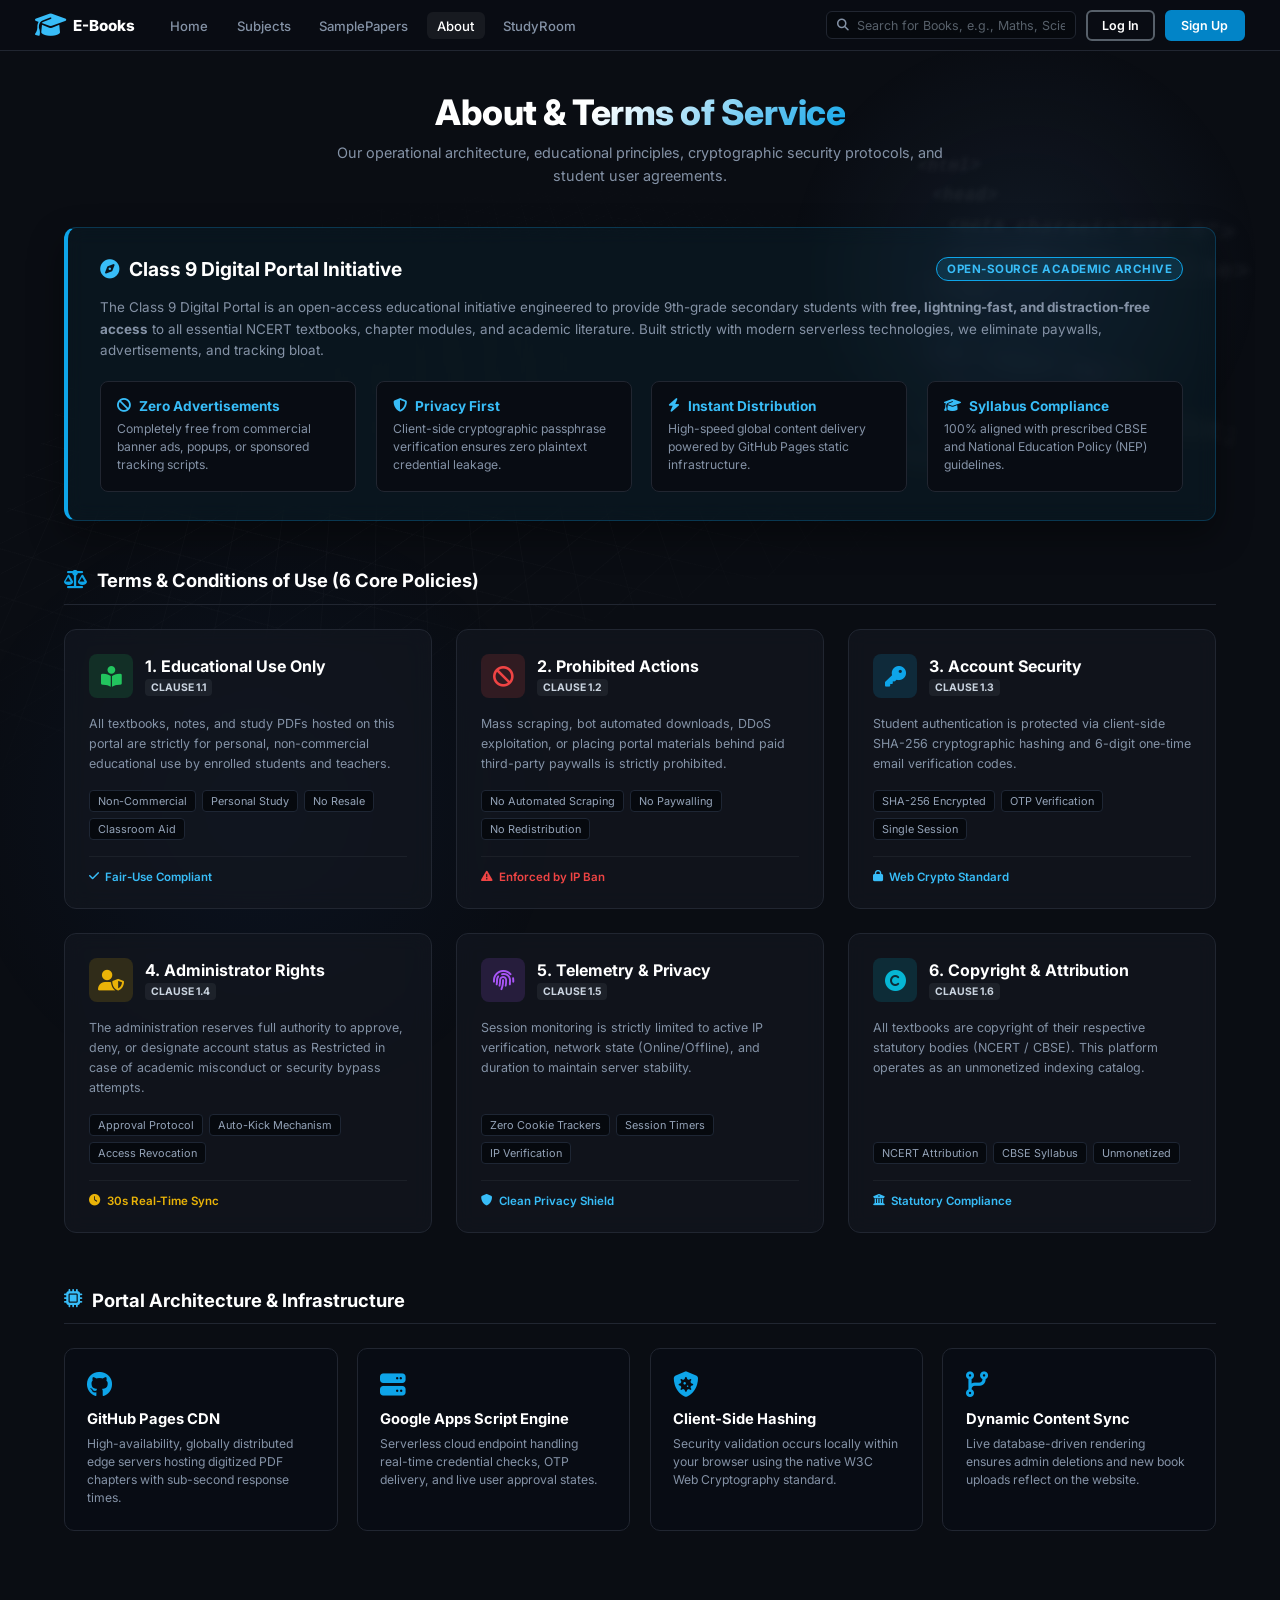
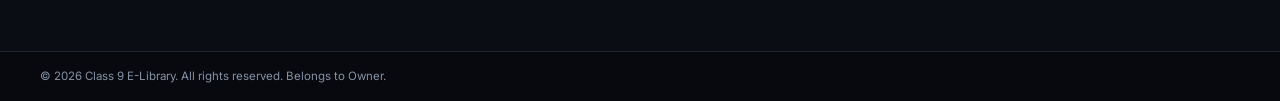
==== about.html @ ac5b77b0 "Secure Upload" ====
<!DOCTYPE html>
<html lang="en">
<head>
    <meta charset="UTF-8">
    <meta name="viewport" content="width=device-width, initial-scale=1.0">
    <title>About & Terms | Class 9 Digital Portal</title>
    <link rel="icon" type="image/svg+xml" href="https://api.iconify.design/simple-icons:github.svg?color=%23ffffff">
    <link rel="stylesheet" href="style.css">
    <!-- Font Awesome Icons -->
    <link rel="stylesheet" href="https://cdnjs.cloudflare.com/ajax/libs/font-awesome/6.4.0/css/all.min.css">
    <!-- Google Font -->
    <link href="https://fonts.googleapis.com/css2?family=Inter:wght@400;500;600;700;800&display=swap" rel="stylesheet">
    
    <style>
        /* ================================================== */
        /* ABOUT & TERMS BENTO-DASHBOARD STYLING             */
        /* ================================================== */
        .about-container {
            max-width: 1200px;
            margin: 0 auto;
            padding: 2.5rem 1.5rem 5rem;
            position: relative;
            z-index: 10;
        }

        .about-hero {
            text-align: center;
            margin-bottom: 2.5rem;
        }

        .about-hero h1 {
            font-size: 2.2rem;
            font-weight: 800;
            margin-bottom: 0.5rem;
            background: linear-gradient(135deg, #ffffff 40%, var(--btn-blue-accent) 100%);
            background-clip: text;
            -webkit-text-fill-color: transparent;
            letter-spacing: -0.5px;
        }

        .about-hero p {
            color: var(--text-muted);
            font-size: 0.9rem;
            max-width: 650px;
            margin: 0 auto;
            line-height: 1.6;
        }

        /* Overview Mission Banner */
        .mission-banner {
            background: rgba(14, 165, 233, 0.05);
            border: 1px solid rgba(14, 165, 233, 0.25);
            border-left: 4px solid var(--btn-blue-accent);
            border-radius: 12px;
            padding: 1.8rem 2rem;
            margin-bottom: 3rem;
            box-shadow: 0 15px 35px rgba(0, 0, 0, 0.4);
            backdrop-filter: blur(10px);
        }

        .mission-header {
            display: flex;
            align-items: center;
            justify-content: space-between;
            flex-wrap: wrap;
            gap: 10px;
            margin-bottom: 1rem;
        }

        .mission-header h2 {
            font-size: 1.2rem;
            font-weight: 700;
            color: #fff;
            display: flex;
            align-items: center;
            gap: 10px;
        }

        .platform-tag {
            background: rgba(14, 165, 233, 0.15);
            border: 1px solid var(--btn-blue-accent);
            color: #38bdf8;
            font-size: 0.72rem;
            font-weight: 700;
            padding: 4px 10px;
            border-radius: 20px;
            letter-spacing: 0.5px;
        }

        .mission-grid {
            display: grid;
            grid-template-columns: repeat(auto-fit, minmax(240px, 1fr));
            gap: 1.2rem;
            margin-top: 1.2rem;
        }

        .mission-item {
            background: #080c13;
            border: 1px solid var(--card-border);
            border-radius: 8px;
            padding: 1rem;
        }

        .mission-item h4 {
            color: #38bdf8;
            font-size: 0.85rem;
            margin-bottom: 6px;
            display: flex;
            align-items: center;
            gap: 8px;
        }

        .mission-item p {
            color: var(--text-muted);
            font-size: 0.76rem;
            line-height: 1.5;
            margin: 0;
        }

        /* Section Header */
        .section-header {
            display: flex;
            justify-content: space-between;
            align-items: center;
            margin-bottom: 1.5rem;
            border-bottom: 1px solid var(--card-border);
            padding-bottom: 0.8rem;
        }

        .section-header h3 {
            color: #fff;
            font-size: 1.15rem;
            font-weight: 700;
            display: flex;
            align-items: center;
            gap: 10px;
        }

        /* Bento Grid for Terms & Policies */
        .terms-bento-grid {
            display: grid;
            grid-template-columns: repeat(auto-fill, minmax(340px, 1fr));
            gap: 1.5rem;
            margin-bottom: 3.5rem;
        }

        .term-card {
            background-color: rgba(19, 23, 32, 0.7);
            border: 1px solid var(--card-border);
            border-radius: 12px;
            padding: 1.5rem;
            display: flex;
            flex-direction: column;
            gap: 1rem;
            transition: all 0.25s cubic-bezier(0.16, 1, 0.3, 1);
            backdrop-filter: blur(10px);
            position: relative;
            overflow: hidden;
        }

        .term-card:hover {
            border-color: rgba(56, 189, 248, 0.4);
            transform: translateY(-3px);
            box-shadow: 0 15px 30px rgba(0, 0, 0, 0.5), inset 0 0 20px rgba(56, 189, 248, 0.03);
        }

        .term-header-bar {
            display: flex;
            align-items: flex-start;
            justify-content: space-between;
            gap: 10px;
        }

        .term-icon-box {
            width: 44px;
            height: 44px;
            border-radius: 8px;
            display: flex;
            align-items: center;
            justify-content: center;
            font-size: 1.3rem;
            flex-shrink: 0;
        }

        .term-title-box h4 {
            color: #fff;
            font-size: 1rem;
            font-weight: 700;
            margin-bottom: 2px;
        }

        .term-section-badge {
            font-size: 0.65rem;
            font-weight: 700;
            padding: 2px 6px;
            border-radius: 4px;
            color: #cbd5e1;
            background: rgba(255, 255, 255, 0.06);
            display: inline-block;
        }

        .term-desc {
            color: var(--text-muted);
            font-size: 0.78rem;
            line-height: 1.6;
            margin: 0;
        }

        /* Clauses & Guidelines Pills */
        .clauses-wrap {
            display: flex;
            flex-wrap: wrap;
            gap: 6px;
            margin-top: auto;
        }

        .clause-pill {
            background: #06090e;
            border: 1px solid #1e2634;
            color: #94a3b8;
            font-size: 0.68rem;
            padding: 3px 8px;
            border-radius: 4px;
        }

        .term-footer {
            border-top: 1px solid rgba(255, 255, 255, 0.05);
            padding-top: 0.8rem;
            display: flex;
            align-items: center;
            justify-content: space-between;
        }

        .term-compliance {
            color: #38bdf8;
            font-size: 0.72rem;
            font-weight: 600;
            display: flex;
            align-items: center;
            gap: 6px;
        }

        /* Architecture Tech Hub */
        .tech-hub-grid {
            display: grid;
            grid-template-columns: repeat(auto-fit, minmax(260px, 1fr));
            gap: 1.2rem;
            margin-bottom: 2.5rem;
        }

        .tech-box {
            background: #080c14;
            border: 1px solid var(--card-border);
            border-radius: 10px;
            padding: 1.4rem;
            transition: 0.2s ease;
        }

        .tech-box:hover {
            border-color: var(--btn-blue-accent);
            transform: translateY(-2px);
        }

        .tech-box i {
            font-size: 1.6rem;
            color: var(--btn-blue-accent);
            margin-bottom: 0.8rem;
            display: block;
        }

        .tech-box h4 {
            color: #fff;
            font-size: 0.92rem;
            margin-bottom: 0.4rem;
        }

        .tech-box p {
            color: var(--text-muted);
            font-size: 0.76rem;
            line-height: 1.5;
            margin: 0;
        }

        @media (max-width: 800px) {
            .terms-bento-grid { grid-template-columns: 1fr; }
            .mission-banner { padding: 1.4rem; }
        }
    </style>
</head>
<body>
    <!-- Toast Notifications Container -->
    <div id="toast-container" class="toast-container"></div>

    <!-- Background Effects -->
    <div class="bg-hex-grid"></div>
    <div class="bg-glow-bottom"></div>
    <div class="bg-glow-top"></div>
    <div class="bg-watermark">
        &lt;html&gt;<br>
        &nbsp;&nbsp;&lt;head&gt;<br>
        &nbsp;&nbsp;&nbsp;&nbsp;&lt;meta charset="UTF-8"&gt;<br>
        &nbsp;&nbsp;&nbsp;&nbsp;&lt;title&gt;Main App&lt;/title&gt;<br>
        &nbsp;&nbsp;&lt;/head&gt;<br>
        &nbsp;&nbsp;&lt;body&gt;<br>
        &nbsp;&nbsp;&nbsp;&nbsp;&lt;div class="dev"&gt;<br>
        &nbsp;&nbsp;&nbsp;&nbsp;&nbsp;&nbsp;If Init. True: Mount;<br>
        &nbsp;&nbsp;&nbsp;&nbsp;&lt;/div&gt;<br>
        &lt;/html&gt;
    </div>

    <!-- Navigation -->
    <nav class="navbar">
        <div class="nav-left">
            <div class="logo">
                <i class="fa-solid fa-graduation-cap" style="color: #38bdf8; font-size: 25px;"></i>
                <span>E-Books</span>
            </div>
            <ul class="nav-links">
                <li><a href="index.html">Home</a></li>
                <li><a href="subjects.html">Subjects</a></li>
                <li><a href="sample.html">SamplePapers</a></li>
                <li><a href="about.html" class="active">About</a></li>
                <li><a href="https://learntopper.in">StudyRoom</a></li>
            </ul>
        </div>
        
        <div class="nav-right">
            <div class="search-box">
                <i class="fa-solid fa-search"></i>
                <input type="text" placeholder="Search for Books, e.g., Maths, Science">
            </div>
            <button class="btn btn-blue" onclick="window.location.href='login.html'">Log In</button>
            <button class="btn btn-signup" onclick="window.location.href='signup.html'">Sign Up</button>
        </div>
    </nav>

    <main class="about-container">
        
        <!-- Hero Header -->
        <header class="about-hero">
            <h1>About & Terms of Service</h1>
            <p>Our operational architecture, educational principles, cryptographic security protocols, and student user agreements.</p>
        </header>

        <!-- 1. PLATFORM VISION & MISSION BANNER -->
        <section class="mission-banner">
            <div class="mission-header">
                <h2><i class="fa-solid fa-compass" style="color: #38bdf8;"></i> Class 9 Digital Portal Initiative</h2>
                <span class="platform-tag">OPEN-SOURCE ACADEMIC ARCHIVE</span>
            </div>
            <p style="color: var(--text-muted); font-size: 0.84rem; line-height: 1.6; margin: 0;">
                The Class 9 Digital Portal is an open-access educational initiative engineered to provide 9th-grade secondary students with <strong>free, lightning-fast, and distraction-free access</strong> to all essential NCERT textbooks, chapter modules, and academic literature. Built strictly with modern serverless technologies, we eliminate paywalls, advertisements, and tracking bloat.
            </p>

            <div class="mission-grid">
                <div class="mission-item">
                    <h4><i class="fa-solid fa-ban"></i> Zero Advertisements</h4>
                    <p>Completely free from commercial banner ads, popups, or sponsored tracking scripts.</p>
                </div>
                <div class="mission-item">
                    <h4><i class="fa-solid fa-shield-halved"></i> Privacy First</h4>
                    <p>Client-side cryptographic passphrase verification ensures zero plaintext credential leakage.</p>
                </div>
                <div class="mission-item">
                    <h4><i class="fa-solid fa-bolt"></i> Instant Distribution</h4>
                    <p>High-speed global content delivery powered by GitHub Pages static infrastructure.</p>
                </div>
                <div class="mission-item">
                    <h4><i class="fa-solid fa-graduation-cap"></i> Syllabus Compliance</h4>
                    <p>100% aligned with prescribed CBSE and National Education Policy (NEP) guidelines.</p>
                </div>
            </div>
        </section>

        <!-- 2. TERMS AND CONDITIONS DIRECTORY (BENTO CARDS) -->
        <div class="section-header">
            <h3><i class="fa-solid fa-scale-balanced" style="color: var(--btn-blue-accent);"></i> Terms & Conditions of Use (6 Core Policies)</h3>
        </div>

        <div class="terms-bento-grid">

            <!-- 1. ACCEPTABLE EDUCATIONAL USE -->
            <div class="term-card">
                <div class="term-header-bar">
                    <div style="display: flex; gap: 12px; align-items: center;">
                        <div class="term-icon-box" style="background: rgba(34, 197, 94, 0.15); color: #22c55e;">
                            <i class="fa-solid fa-book-reader"></i>
                        </div>
                        <div class="term-title-box">
                            <h4>1. Educational Use Only</h4>
                            <span class="term-section-badge">CLAUSE 1.1</span>
                        </div>
                    </div>
                </div>
                <p class="term-desc">All textbooks, notes, and study PDFs hosted on this portal are strictly for personal, non-commercial educational use by enrolled students and teachers.</p>
                <div class="clauses-wrap">
                    <span class="clause-pill">Non-Commercial</span>
                    <span class="clause-pill">Personal Study</span>
                    <span class="clause-pill">No Resale</span>
                    <span class="clause-pill">Classroom Aid</span>
                </div>
                <div class="term-footer">
                    <span class="term-compliance"><i class="fa-solid fa-check"></i> Fair-Use Compliant</span>
                </div>
            </div>

            <!-- 2. PROHIBITED ACTIONS & SCRAPING -->
            <div class="term-card">
                <div class="term-header-bar">
                    <div style="display: flex; gap: 12px; align-items: center;">
                        <div class="term-icon-box" style="background: rgba(239, 68, 68, 0.15); color: #ef4444;">
                            <i class="fa-solid fa-ban"></i>
                        </div>
                        <div class="term-title-box">
                            <h4>2. Prohibited Actions</h4>
                            <span class="term-section-badge">CLAUSE 1.2</span>
                        </div>
                    </div>
                </div>
                <p class="term-desc">Mass scraping, bot automated downloads, DDoS exploitation, or placing portal materials behind paid third-party paywalls is strictly prohibited.</p>
                <div class="clauses-wrap">
                    <span class="clause-pill">No Automated Scraping</span>
                    <span class="clause-pill">No Paywalling</span>
                    <span class="clause-pill">No Redistribution</span>
                </div>
                <div class="term-footer">
                    <span class="term-compliance" style="color: #ef4444;"><i class="fa-solid fa-triangle-exclamation"></i> Enforced by IP Ban</span>
                </div>
            </div>

            <!-- 3. CRYPTOGRAPHIC SECURITY & ACCOUNTS -->
            <div class="term-card">
                <div class="term-header-bar">
                    <div style="display: flex; gap: 12px; align-items: center;">
                        <div class="term-icon-box" style="background: rgba(14, 165, 233, 0.15); color: #0ea5e9;">
                            <i class="fa-solid fa-key"></i>
                        </div>
                        <div class="term-title-box">
                            <h4>3. Account Security</h4>
                            <span class="term-section-badge">CLAUSE 1.3</span>
                        </div>
                    </div>
                </div>
                <p class="term-desc">Student authentication is protected via client-side SHA-256 cryptographic hashing and 6-digit one-time email verification codes.</p>
                <div class="clauses-wrap">
                    <span class="clause-pill">SHA-256 Encrypted</span>
                    <span class="clause-pill">OTP Verification</span>
                    <span class="clause-pill">Single Session</span>
                </div>
                <div class="term-footer">
                    <span class="term-compliance"><i class="fa-solid fa-lock"></i> Web Crypto Standard</span>
                </div>
            </div>

            <!-- 4. ADMIN AUTHORITY & RESTRICTIONS -->
            <div class="term-card">
                <div class="term-header-bar">
                    <div style="display: flex; gap: 12px; align-items: center;">
                        <div class="term-icon-box" style="background: rgba(234, 179, 8, 0.15); color: #eab308;">
                            <i class="fa-solid fa-user-shield"></i>
                        </div>
                        <div class="term-title-box">
                            <h4>4. Administrator Rights</h4>
                            <span class="term-section-badge">CLAUSE 1.4</span>
                        </div>
                    </div>
                </div>
                <p class="term-desc">The administration reserves full authority to approve, deny, or designate account status as <code>Restricted</code> in case of academic misconduct or security bypass attempts.</p>
                <div class="clauses-wrap">
                    <span class="clause-pill">Approval Protocol</span>
                    <span class="clause-pill">Auto-Kick Mechanism</span>
                    <span class="clause-pill">Access Revocation</span>
                </div>
                <div class="term-footer">
                    <span class="term-compliance" style="color: #eab308;"><i class="fa-solid fa-clock"></i> 30s Real-Time Sync</span>
                </div>
            </div>

            <!-- 5. TELEMETRY & PRIVACY STANDARDS -->
            <div class="term-card">
                <div class="term-header-bar">
                    <div style="display: flex; gap: 12px; align-items: center;">
                        <div class="term-icon-box" style="background: rgba(168, 85, 247, 0.15); color: #a855f7;">
                            <i class="fa-solid fa-fingerprint"></i>
                        </div>
                        <div class="term-title-box">
                            <h4>5. Telemetry & Privacy</h4>
                            <span class="term-section-badge">CLAUSE 1.5</span>
                        </div>
                    </div>
                </div>
                <p class="term-desc">Session monitoring is strictly limited to active IP verification, network state (Online/Offline), and duration to maintain server stability.</p>
                <div class="clauses-wrap">
                    <span class="clause-pill">Zero Cookie Trackers</span>
                    <span class="clause-pill">Session Timers</span>
                    <span class="clause-pill">IP Verification</span>
                </div>
                <div class="term-footer">
                    <span class="term-compliance"><i class="fa-solid fa-shield"></i> Clean Privacy Shield</span>
                </div>
            </div>

            <!-- 6. INTELLECTUAL PROPERTY & FAIR USE -->
            <div class="term-card">
                <div class="term-header-bar">
                    <div style="display: flex; gap: 12px; align-items: center;">
                        <div class="term-icon-box" style="background: rgba(6, 182, 212, 0.15); color: #06b6d4;">
                            <i class="fa-solid fa-copyright"></i>
                        </div>
                        <div class="term-title-box">
                            <h4>6. Copyright & Attribution</h4>
                            <span class="term-section-badge">CLAUSE 1.6</span>
                        </div>
                    </div>
                </div>
                <p class="term-desc">All textbooks are copyright of their respective statutory bodies (NCERT / CBSE). This platform operates as an unmonetized indexing catalog.</p>
                <div class="clauses-wrap">
                    <span class="clause-pill">NCERT Attribution</span>
                    <span class="clause-pill">CBSE Syllabus</span>
                    <span class="clause-pill">Unmonetized</span>
                </div>
                <div class="term-footer">
                    <span class="term-compliance"><i class="fa-solid fa-building-columns"></i> Statutory Compliance</span>
                </div>
            </div>

        </div>

        <!-- 3. PLATFORM ARCHITECTURE & TECH STACK -->
        <div class="section-header">
            <h3><i class="fa-solid fa-microchip" style="color: #38bdf8;"></i> Portal Architecture & Infrastructure</h3>
        </div>

        <div class="tech-hub-grid">
            <div class="tech-box">
                <i class="fa-brands fa-github"></i>
                <h4>GitHub Pages CDN</h4>
                <p>High-availability, globally distributed edge servers hosting digitized PDF chapters with sub-second response times.</p>
            </div>
            <div class="tech-box">
                <i class="fa-solid fa-server"></i>
                <h4>Google Apps Script Engine</h4>
                <p>Serverless cloud endpoint handling real-time credential checks, OTP delivery, and live user approval states.</p>
            </div>
            <div class="tech-box">
                <i class="fa-solid fa-shield-virus"></i>
                <h4>Client-Side Hashing</h4>
                <p>Security validation occurs locally within your browser using the native W3C Web Cryptography standard.</p>
            </div>
            <div class="tech-box">
                <i class="fa-solid fa-code-branch"></i>
                <h4>Dynamic Content Sync</h4>
                <p>Live database-driven rendering ensures admin deletions and new book uploads reflect on the website.</p>
            </div>
        </div>

    </main>

    <!-- Footer -->
    <footer>
        <div class="footer">
            &copy; 2026 Class 9 E-Library. All rights reserved. Belongs to Owner.
        </div>
    </footer>

    <!-- Standard script for user dropdown and toast handlers -->
    <script src="script.js"></script>
</body>
</html>
---- style.css ----
:root {
    --bg-dark: #0a0d13; 
    --card-bg: #131720;
    --card-border: #212631;
    --text-main: #e2e8f0;
    --text-muted: #8492a6;
    --primary-blue: #0284c7;
    --primary-blue-hover: #0369a1;
    --btn-blue-accent: #0ea5e9;
    --sidebar-active: #212734;
    
    /* Subject Colors */
    --c-math: #ea580c;
    --c-science: #16a34a;
    --c-english: #0284c7;
    --c-sst: #9333ea;
    --c-hindi: #dc2626;
    --c-it: #0d9488;
}

* {
    margin: 0;
    padding: 0;
    box-sizing: border-box;
    font-family: 'Inter', -apple-system, sans-serif;
}

body {
    background-color: var(--bg-dark);
    color: var(--text-main);
    min-height: 100vh;
    display: flex;
    flex-direction: column;
    overflow-x: hidden;
    position: relative;
    font-size: 13px;
}

/* ================================================== */
/* 1. ADVANCED VECTOR HEXAGON BACKGROUND (Pure CSS)  */
/* ================================================== */

/* Mathematical intersecting triangles causing the diagonal Hex/Cube Grid look */
.bg-hex-grid {
    position: fixed;
    bottom: -15vh;
    left: -15vw;
    width: 130vw;
    height: 130vh;
    background: 
      repeating-linear-gradient(30deg, transparent 0, transparent 50px, rgba(255, 255, 255, 0.04) 50px, rgba(255, 255, 255, 0.04) 51px),
      repeating-linear-gradient(150deg, transparent 0, transparent 50px, rgba(255, 255, 255, 0.04) 50px, rgba(255, 255, 255, 0.04) 51px),
      repeating-linear-gradient(90deg, transparent 0, transparent 57.73px, rgba(255, 255, 255, 0.04) 57.73px, rgba(255, 255, 255, 0.04) 58.73px);
    z-index: -2;
    transform: perspective(600px) rotateX(40deg) rotateZ(-15deg) scale(0.7) translateY(-30%);
    pointer-events: none;
    -webkit-mask-image: radial-gradient(ellipse at 35% 60%, black 10%, transparent 60%);
    mask-image: radial-gradient(ellipse at 35% 60%, black 10%, transparent 60%);
}

.bg-glow-bottom {
    position: fixed;
    bottom: -20%; left: -10%;
    width: 60vw; height: 60vh;
    background: radial-gradient(circle, rgba(31,111,235,0.06) 0%, rgba(13,17,23,0) 65%);
    z-index: -3;
    pointer-events: none;
}

.bg-glow-top {
    position: fixed;
    top: 5%; right: -5%;
    width: 50vw; height: 50vh;
    background: radial-gradient(circle, rgba(46,74,109,0.2) 0%, rgba(13,17,23,0) 60%);
    z-index: -3;
    pointer-events: none;
}

.bg-watermark {
    position: fixed;
    top: 15%;
    right: 4%;
    font-family: monospace;
    font-size: 1.4rem;
    color: rgba(255, 255, 255, 0.03);
    font-weight: bold;
    transform: perspective(400px) rotateY(-15deg) rotateX(10deg) rotateZ(5deg);
    filter: blur(2px);
    line-height: 1.6;
    pointer-events: none;
    user-select: none;
    z-index: -3;
    text-shadow: 0 0 10px rgba(255,255,255,0.05);
}

/* Tight & Compact Navigation */
.navbar {
    display: flex;
    justify-content: space-between;
    align-items: center;
    padding: 0.6rem 2.2rem;
    background-color: rgba(10, 13, 19, 0.95);
    border-bottom: 1px solid var(--card-border);
    position: sticky;
    top: 0;
    z-index: 100;
}

.nav-left {
    display: flex;
    align-items: center;
    gap: 1.5rem;
}

.logo {
    display: flex;
    align-items: center;
    gap: 0.45rem;
    font-size: 0.95rem;
    font-weight: 800;
    color: #fff;
}

.logo i {
    color: var(--btn-blue-accent);
    font-size: 1.15rem;
}

.nav-links {
    display: flex;
    list-style: none;
    gap: 0.5rem;
}

.nav-links a {
    text-decoration: none;
    color: var(--text-muted);
    font-size: 0.82rem;
    font-weight: 500;
    padding: 0.35rem 0.65rem;
    border-radius: 6px;
    transition: 0.15s;
}

.nav-links a:hover, .nav-links a.active {
    color: #fff;
    background-color: rgba(255, 255, 255, 0.06);
}

.nav-right {
    display: flex;
    align-items: center;
    gap: 0.6rem;
}

.search-box {
    display: flex;
    align-items: center;
    background-color: #06090e;
    border: 1px solid var(--card-border);
    border-radius: 6px;
    padding: 0.35rem 0.65rem;
    width: 250px;
}

.search-box i {
    color: var(--text-muted);
    font-size: 0.75rem;
    margin-right: 0.5rem;
}

.search-box input {
    background: transparent;
    border: none;
    outline: none;
    color: #fff;
    width: 100%;
    font-size: 0.78rem;
}

.search-box input::placeholder {
    color: #57606a;
}

.btn {
    padding: 0.38rem 0.9rem;
    border-radius: 6px;
    font-size: 0.78rem;
    font-weight: 600;
    cursor: pointer;
    text-decoration: none;
    display: inline-block;
    transition: 0.15s ease;
}


.btn-blue {
    background-color: transparent;
    color: #ffffff;
    border: 2px solid #57606a;
}
.btn-blue:hover {
    background-color: #57606a;
}

.btn-signup {
    background-color: #0284c7;
    color: #ffffff;
    border: 2px solid #0284c7;
}
.btn-code {
    background-color: var(--btn-blue-accent);
    color: #fff;
    border: none;
}

.btn-code:hover {
    background-color: var(--primary-blue-hover);
}

.btn-signup:hover {
    background-color: #0369a1;
    border: 2px solid #0369a1;
}

/* Compact Hero */
.hero {
    text-align: center;
    padding: 2rem 1rem 0.5rem;
}

.hero h1 {
    color: #fff;
    font-size: 1.35rem;
    font-weight: 800;
    letter-spacing: 0.5px;
    margin-bottom: 0.2rem;
}

.hero .hero-sub {
    color: var(--text-muted);
    font-size: 0.8rem;
    margin-bottom: 1.8rem;
}

.hero h2 {
    color: #fff;
    font-size: 1.05rem;
    font-weight: 700;
    letter-spacing: 0.3px;
    margin-bottom: 0.2rem;
}

.hero .hero-desc {
    color: var(--text-muted);
    font-size: 0.78rem;
}

/* Layout */
.main-container {
    display: flex;
    padding: 1.5rem 3rem 3rem;
    gap: 2rem;
    max-width: 1200px;
    margin: 0 auto;
    width: 100%;
}

/* Sidebar */
.sidebar {
    width: 150px;
    flex-shrink: 0;
}

.sidebar h3 {
    color: var(--text-muted);
    font-size: 0.68rem;
    letter-spacing: 0.6px;
    font-weight: 600;
    margin-bottom: 0.6rem;
    padding-left: 0.5rem;
}

.sidebar ul { list-style: none; }

.sidebar li {
    padding: 0.4rem 0.75rem;
    margin-bottom: 0.2rem;
    border-radius: 6px;
    color: var(--text-muted);
    font-size: 0.8rem;
    cursor: pointer;
    font-weight: 500;
    transition: 0.15s ease;
}

.sidebar li:hover {
    color: #fff;
}

.sidebar li.active {
    background-color: var(--sidebar-active);
    color: #fff;
}

/* Compact Book Cards Grid */
.book-grid {
    display: grid;
    grid-template-columns: repeat(auto-fill, minmax(280px, 1fr));
    gap: 1rem;
    width: 100%;
}

.card {
    background-color: var(--card-bg);
    border: 1px solid var(--card-border);
    border-radius: 10px;
    padding: 0.85rem;
    display: flex;
    flex-direction: column;
    gap: 0.85rem;
    margin-bottom: auto;
}

.card-top {
    display: flex;
    gap: 0.75rem;
}

.card-img-placeholder {
    width: 75px;
    height: 100px;
    border-radius: 6px;
    display: flex;
    align-items: center;
    justify-content: center;
    text-align: center;
    font-weight: 700;
    font-size: 0.72rem;
    color: white;
    flex-shrink: 0;
    box-shadow: inset 0 0 10px rgba(0,0,0,0.15);
}

.card-info {
    display: flex;
    flex-direction: column;
    gap: 0.35rem;
    width: 100%;
}

.card-header-row {
    display: flex;
    justify-content: space-between;
    align-items: flex-start;
}

.card-title {
    font-size: 0.85rem;
    font-weight: 700;
    color: #fff;
}

.tag {
    font-size: 0.58rem;
    padding: 0.15rem 0.45rem;
    border-radius: 4px;
    font-weight: 700;
    color: #fff;
}

.card-desc {
    font-size: 0.72rem;
    color: var(--text-muted);
    line-height: 1.35;
}

.ebook-badge {
    background-color: #1c2230;
    color: #a0aec0;
    font-size: 0.58rem;
    font-weight: 600;
    padding: 0.15rem 0.4rem;
    border-radius: 4px;
    align-self: flex-start;
    margin-top: auto;
}

.card-actions {
    display: flex;
    flex-direction: column;
    gap: 0.4rem;
}

.btn-card-primary {
    background-color: var(--btn-blue-accent);
    color: white;
    border: none;
    border-radius: 20px;
    padding: 0.45rem;
    font-size: 0.72rem;
    font-weight: 600;
    cursor: pointer;
    display: flex;
    justify-content: center;
    align-items: center;
    gap: 0.4rem;
    transition: 0.15s ease;
}

.btn-card-primary:hover {
    background-color: var(--primary-blue-hover);
}

.card-actions-row {
    display: flex;
    gap: 0.4rem;
}

.btn-card-secondary {
    flex: 1;
    background-color: transparent;
    color: #cbd5e1;
    border: 1px solid var(--card-border);
    border-radius: 20px;
    padding: 0.38rem;
    font-size: 0.68rem;
    cursor: pointer;
    display: flex;
    justify-content: center;
    align-items: center;
    gap: 0.35rem;
}

.btn-card-secondary:hover {
    background-color: rgba(255, 255, 255, 0.05);
    color: #fff;
}

/* Footer (Only Github + Repo Link) */
footer {
    margin-top: auto;
    display: flex;
    justify-content: space-between;
    align-items: center;
    padding: 1.1rem 2.5rem;
    border-top: 1px solid var(--card-border);
    background-color: #07090e;
    font-size: 0.72rem;
    color: var(--text-muted);
}

.repo-link {
    display: flex;
    align-items: center;
    gap: 0.5rem;
    font-size: 0.75rem;
    text-decoration: none;
    color: var(--btn-blue-accent);
}

.repo-link i {
    font-size: 0.9rem;
}

/* Modal */
.modal-overlay {
    position: fixed;
    top: 0; left: 0; width: 100vw; height: 100vh;
    background-color: rgba(0, 0, 0, 0.75);
    backdrop-filter: blur(8px);
    display: flex;
    justify-content: center;
    align-items: center;
    z-index: 1000;
    opacity: 0;
    pointer-events: none;
    transition: opacity 0.2s ease;
}

.modal-overlay.active { opacity: 1; pointer-events: all; }

.modal-content {
    background-color: #161b24;
    border: 1px solid var(--card-border);
    border-radius: 12px;
    width: 520px;
    max-width: 90%;
    padding: 1.5rem;
    position: relative;
}

.close-modal {
    position: absolute;
    top: 1rem; right: 1.2rem;
    background: transparent;
    border: none;
    color: var(--text-muted);
    font-size: 1.1rem;
    cursor: pointer;
}

.modal-body { display: flex; gap: 1.2rem; margin-bottom: 1.2rem; }

.modal-image {
    width: 120px;
    height: 160px;
    border-radius: 6px;
    flex-shrink: 0;
    display: flex;
    align-items: center;
    justify-content: center;
    color: white;
    font-weight: bold;
    text-align: center;
}

.modal-info { display: flex; flex-direction: column; gap: 0.6rem; }
.modal-info h2 { font-size: 1.2rem; color: #fff; }
.modal-desc { font-size: 0.78rem; color: var(--text-muted); line-height: 1.4; }

.modal-tags {
    display: flex;
    align-items: center;
    gap: 0.4rem;
    flex-wrap: wrap;
}

.tag-label {
    font-size: 0.62rem;
    font-weight: 700;
    color: var(--text-muted);
}

.chapter-list h4 { font-size: 0.8rem; margin-bottom: 0.2rem; color: #fff; }
.chapter-list p { font-size: 0.72rem; color: var(--text-muted); line-height: 1.4; }

.modal-actions { display: flex; flex-direction: column; gap: 0.5rem; }

.btn-outline-wide {
    width: 100%;
    background-color: transparent;
    color: #fff;
    border: 1px solid var(--card-border);
    border-radius: 20px;
    padding: 0.5rem;
    font-size: 0.75rem;
    cursor: pointer;
    display: flex;
    justify-content: center;
    align-items: center;
    gap: 0.4rem;
}

/* ================================================== */
/* 5. AUTH PAGES STYLES (Login & Sign Up)            */
/* ================================================== */
.auth-wrapper {
    display: flex;
    justify-content: center;
    align-items: center;
    min-height: calc(100vh - 120px);
    padding: 2rem 1rem;
}

.auth-card {
    background-color: var(--card-bg);
    border: 1px solid var(--card-border);
    border-radius: 12px;
    width: 400px;
    max-width: 100%;
    padding: 2rem;
    box-shadow: 0 20px 40px rgba(0,0,0,0.5);
}

.auth-card h2 {
    font-size: 1.25rem;
    font-weight: 700;
    color: #fff;
    margin-bottom: 0.4rem;
}

.auth-card p.auth-subtitle {
    color: var(--text-muted);
    font-size: 0.78rem;
    margin-bottom: 1.5rem;
}

.form-group {
    margin-bottom: 1rem;
    display: flex;
    flex-direction: column;
    gap: 0.4rem;
}

.form-group label {
    font-size: 0.72rem;
    font-weight: 600;
    color: var(--text-muted);
}

.form-input {
    background-color: #06090e;
    border: 1px solid var(--card-border);
    border-radius: 6px;
    padding: 0.55rem 0.8rem;
    color: #fff;
    font-size: 0.82rem;
    outline: none;
}

.form-input:focus {
    border-color: var(--btn-blue-accent);
}

.input-with-btn {
    display: flex;
    gap: 0.4rem;
}

.input-with-btn input { flex: 1; }

.btn-form {
    width: 100%;
    background-color: var(--btn-blue-accent);
    color: #fff;
    border: none;
    border-radius: 6px;
    padding: 0.65rem;
    font-size: 0.82rem;
    font-weight: 600;
    cursor: pointer;
    margin-top: 0.5rem;
}

.btn-form:hover {
    background-color: var(--primary-blue-hover);
}

.auth-footer {
    margin-top: 1.2rem;
    text-align: center;
    font-size: 0.75rem;
    color: var(--text-muted);
}

.auth-footer a {
    color: var(--btn-blue-accent);
    text-decoration: none;
}

/* SHA-256 Hash display */
.hash-box {
    background: rgba(0,0,0,0.4);
    border: 1px dashed var(--card-border);
    border-radius: 6px;
    padding: 0.5rem;
    font-family: monospace;
    font-size: 0.65rem;
    word-break: break-all;
    color: #38bdf8;
    margin-top: 0.3rem;
}

/* Admin Console Window */
.admin-console-modal {
    position: fixed;
    top: 50%;
    left: 50%;
    transform: translate(-50%, -50%) scale(0.9);
    background: #0d1117;
    border: 1px solid #38bdf8;
    border-radius: 8px;
    width: 550px;
    max-width: 90%;
    padding: 1.5rem;
    box-shadow: 0 0 30px rgba(56, 189, 248, 0.25);
    z-index: 2000;
    display: none;
}

.admin-console-modal.active {
    display: block;
    transform: translate(-50%, -50%) scale(1);
    animation: popIn 0.2s cubic-bezier(0.16, 1, 0.3, 1);
}

@keyframes popIn {
    from { opacity: 0; transform: translate(-50%, -48%) scale(0.95); }
    to { opacity: 1; transform: translate(-50%, -50%) scale(1); }
}

.admin-header {
    display: flex;
    justify-content: space-between;
    align-items: center;
    border-bottom: 1px solid var(--card-border);
    padding-bottom: 0.6rem;
    margin-bottom: 1rem;
}

.admin-header h3 {
    font-size: 0.95rem;
    color: #38bdf8;
    display: flex;
    align-items: center;
    gap: 0.5rem;
}

/* ================================================== */
/* CUSTOM DARK THEME CHECKBOX                         */
/* ================================================== */

.checkbox-wrapper {
    display: flex;
    flex-direction: row;
    align-items: center;
    gap: 10px;
    margin-top: 5px;
    margin-bottom: 15px;
}

/* Hide the default white browser checkbox and style our own */
.theme-checkbox {
    appearance: none;
    -webkit-appearance: none;
    width: 16px;
    height: 16px;
    background-color: #06090e; /* Matches the dark input fields */
    border: 1px solid var(--card-border);
    border-radius: 4px;
    cursor: pointer;
    position: relative;
    transition: all 0.2s ease;
    flex-shrink: 0;
    margin: 0;
}

/* Hover glow effect */
.theme-checkbox:hover {
    border-color: var(--btn-blue-accent);
}

/* Checked state background */
.theme-checkbox:checked {
    background-color: var(--btn-blue-accent);
    border-color: var(--btn-blue-accent);
}

/* Draw the actual checkmark using CSS */
.theme-checkbox:checked::after {
    content: '';
    position: absolute;
    left: 4px;
    top: 1px;
    width: 4px;
    height: 8px;
    border: solid white;
    border-width: 0 2px 2px 0;
    transform: rotate(45deg);
}

/* Text label styling */
.theme-checkbox-label {
    font-size: 0.78rem;
    font-weight: 500;
    color: var(--text-muted);
    cursor: pointer;
    user-select: none;
    margin: 0;
}

.theme-checkbox-label a {
    color: var(--btn-blue-accent);
    text-decoration: none;
    transition: 0.15s ease;
}

.theme-checkbox-label a:hover {
    color: var(--primary-blue-hover);
    text-decoration: underline;
}
/* ================================================== */
/* BENTO-BOX AESTHETIC ABOUT PAGE (ULTIMATE)          */
/* ================================================== */

.about-container {
    max-width: 1000px;
    margin: 0 auto;
    padding: 3rem 2rem 5rem;
    position: relative;
    z-index: 10;
}

/* Stunning Hero Text */
.about-hero {
    text-align: center;
    margin-bottom: 3.5rem;
    display: flex;
    flex-direction: column;
    align-items: center;
}

.about-hero .glow-text {
    font-size: 2.8rem;
    font-weight: 800;
    margin-bottom: 0.8rem;
    letter-spacing: -1px;
    background: linear-gradient(135deg, #ffffff 30%, var(--btn-blue-accent) 100%);
    background-clip: text;
    -webkit-text-fill-color: transparent;
    text-shadow: 0 10px 30px rgba(14, 165, 233, 0.15);
}

.about-hero p {
    color: var(--text-muted);
    font-size: 0.95rem;
    max-width: 500px;
    line-height: 1.6;
}

/* Core Grid (Bento UI) */
.bento-grid {
    display: grid;
    grid-template-columns: repeat(3, 1fr); /* 3 Columns */
    gap: 1.5rem;
}

/* Individual Glass Cards */
.bento-card {
    background-color: rgba(19, 23, 32, 0.6); /* Slightly more transparent glass */
    backdrop-filter: blur(12px);
    border: 1px solid var(--card-border);
    border-radius: 16px;
    padding: 2rem;
    position: relative;
    overflow: hidden;
    transition: all 0.3s cubic-bezier(0.16, 1, 0.3, 1);
    display: flex;
    flex-direction: column;
    justify-content: center;
}

/* Column spanning */
.col-span-2 { grid-column: span 2; }

/* Subtle Hover FX */
.bento-card:hover {
    border-color: rgba(14, 165, 233, 0.4);
    background-color: rgba(19, 23, 32, 0.9);
    transform: translateY(-4px);
    box-shadow: 0 20px 40px rgba(0,0,0,0.4), inset 0 0 40px rgba(14, 165, 233, 0.03);
}

/* Sweeping Neon Border Line on Hover */
.bento-glow-line {
    position: absolute;
    top: 0; left: 0;
    width: 100%;
    height: 2px;
    background: linear-gradient(90deg, transparent, var(--btn-blue-accent), transparent);
    opacity: 0;
    transition: 0.3s;
    transform: scaleX(0);
}
.bento-card:hover .bento-glow-line {
    opacity: 1;
    transform: scaleX(1);
}

/* Content Styling */
.bento-icon {
    font-size: 1.8rem;
    color: var(--btn-blue-accent);
    margin-bottom: 1.2rem;
    filter: drop-shadow(0 0 8px rgba(14,165,233,0.3));
}

.bento-card h3 {
    color: #fff;
    font-size: 1.1rem;
    font-weight: 700;
    margin-bottom: 0.6rem;
    letter-spacing: 0.3px;
}

.bento-card p {
    color: var(--text-muted);
    font-size: 0.82rem;
    line-height: 1.7;
    margin: 0;
}

/* Crypto Security Badge */
.badge-row { display: flex; align-items: center; gap: 10px; margin-bottom: 0.6rem; }
.badge-row h3 { margin-bottom: 0; }
.crypto-tag {
    background: rgba(14, 165, 233, 0.1);
    color: #38bdf8;
    border: 1px solid rgba(14, 165, 233, 0.3);
    font-family: monospace;
    font-size: 0.6rem;
    font-weight: bold;
    padding: 0.2rem 0.5rem;
    border-radius: 4px;
}

/* Center Bottom Button */
.about-bottom-action {
    display: flex;
    justify-content: center;
    margin-top: 3.5rem;
}

.bento-btn {
    background: linear-gradient(180deg, var(--btn-blue-accent), var(--primary-blue-hover));
    color: #fff;
    font-size: 0.9rem;
    font-weight: 600;
    padding: 0.9rem 2.5rem;
    border-radius: 8px;
    text-decoration: none;
    display: flex;
    align-items: center;
    gap: 0.8rem;
    border: 1px solid rgba(255, 255, 255, 0.1);
    box-shadow: 0 10px 20px rgba(2, 132, 199, 0.2);
    transition: 0.2s;
}

.bento-btn:hover {
    box-shadow: 0 15px 30px rgba(2, 132, 199, 0.4);
    transform: translateY(-2px);
    border-color: rgba(255, 255, 255, 0.2);
}

/* Responsive constraints */
@media (max-width: 850px) {
    .bento-grid { grid-template-columns: 1fr; }
    .col-span-2 { grid-column: span 1; }
    .about-hero .glow-text { font-size: 2.2rem; }
}
/* ================================================== */
/* TOAST NOTIFICATIONS (Replaces browser alerts)      */
/* ================================================== */
.toast-container {
    position: fixed;
    top: 24px;
    right: 24px;
    z-index: 999999;
    display: flex;
    flex-direction: column;
    gap: 12px;
    pointer-events: none;
}

.toast {
    pointer-events: auto;
    min-width: 280px;
    max-width: 380px;
    background: #131a26;
    border: 1px solid #243044;
    border-radius: 8px;
    padding: 14px 16px;
    display: flex;
    align-items: flex-start;
    gap: 12px;
    box-shadow: 0 15px 35px rgba(0, 0, 0, 0.7);
    backdrop-filter: blur(10px);
    transform: translateX(120%);
    opacity: 0;
    transition: transform 0.3s cubic-bezier(0.16, 1, 0.3, 1), opacity 0.3s ease;
}

.toast.show {
    transform: translateX(0);
    opacity: 1;
}

.toast-icon {
    font-size: 1.2rem;
    margin-top: 2px;
    flex-shrink: 0;
}

.toast-content {
    flex: 1;
}

.toast-title {
    font-size: 0.85rem;
    font-weight: 700;
    color: #ffffff;
    margin-bottom: 2px;
}

.toast-msg {
    font-size: 0.76rem;
    color: #94a3b8;
    line-height: 1.4;
}

.toast-close {
    background: none;
    border: none;
    color: #64748b;
    cursor: pointer;
    font-size: 0.9rem;
    padding: 0;
    line-height: 1;
}
.toast-close:hover { color: #fff; }

.toast.toast-success { border-color: rgba(34, 197, 94, 0.5); border-left: 4px solid #22c55e; }
.toast.toast-success .toast-icon { color: #22c55e; }

.toast.toast-error { border-color: rgba(239, 68, 68, 0.5); border-left: 4px solid #ef4444; }
.toast.toast-error .toast-icon { color: #ef4444; }

.toast.toast-warning { border-color: rgba(234, 179, 8, 0.5); border-left: 4px solid #eab308; }
.toast.toast-warning .toast-icon { color: #eab308; }

.toast.toast-info { border-color: rgba(14, 165, 233, 0.5); border-left: 4px solid #38bdf8; }
.toast.toast-info .toast-icon { color: #38bdf8; }
/* Code Live Matcher Visuals */
.input-valid {
    border-color: #22c55e !important;
    box-shadow: 0 0 10px rgba(34, 197, 94, 0.25) !important;
}

.input-invalid {
    border-color: #ef4444 !important;
    box-shadow: 0 0 10px rgba(239, 68, 68, 0.25) !important;
}

.code-status-indicator {
    font-size: 0.75rem;
    margin-top: 6px;
    margin-bottom: 12px; /* Generous gap before Secret Phrase */
    display: flex;
    align-items: center;
    gap: 6px;
    line-height: 1.4;
    transition: all 0.2s ease;
}
/* ================================================== */
/* USER PROFILE BADGE & LIVE NETWORK STATUS           */
/* ================================================== */
/* Pulsing live status dot */
.status-dot {
    width: 8px;
    height: 8px;
    border-radius: 50%;
    background-color: #22c55e;
    box-shadow: 0 0 8px #22c55e;
    display: inline-block;
}

.status-dot.offline {
    background-color: #ef4444 !important;
    box-shadow: 0 0 8px #ef4444 !important;
}

.btn-logout {
    background: transparent;
    color: #94a3b8;
    border: 1px solid var(--card-border);
    padding: 0.32rem 0.65rem;
    border-radius: 6px;
    font-size: 0.75rem;
    cursor: pointer;
    font-weight: 600;
    transition: 0.15s ease;
}

.btn-logout:hover {
    background: rgba(239, 68, 68, 0.15);
    color: #ef4444;
    border-color: rgba(239, 68, 68, 0.4);
}
.user-profile-badge {
    display: flex;
    align-items: center;
    gap: 0.6rem;
}

.user-greeting {
    color: #38bdf8;
    font-size: 0.82rem;
    font-weight: 600;
    background: rgba(14, 165, 233, 0.1);
    border: 1px solid rgba(14, 165, 233, 0.3);
    padding: 0.35rem 0.85rem;
    border-radius: 20px;
}
/* ================================================== */
/* USER PROFILE DROPDOWN MENU                         */
/* ================================================== */
.user-dropdown-wrapper {
    position: relative;
    display: inline-block;
}

.user-greeting-btn {
    color: #38bdf8;
    font-size: 0.82rem;
    font-weight: 600;
    background: rgba(14, 165, 233, 0.1);
    border: 1px solid rgba(14, 165, 233, 0.3);
    padding: 0.35rem 0.85rem;
    border-radius: 20px;
    cursor: pointer;
    display: flex;
    align-items: center;
    gap: 8px;
    transition: all 0.2s ease;
}

.user-greeting-btn:hover {
    background: rgba(14, 165, 233, 0.2);
    border-color: #38bdf8;
}

.dropdown-arrow {
    font-size: 0.65rem;
    transition: transform 0.2s ease;
}

.user-dropdown-wrapper.active .dropdown-arrow {
    transform: rotate(180deg);
}

.user-dropdown-menu {
    position: absolute;
    right: 0;
    top: calc(100% + 8px);
    background: #131a26;
    border: 1px solid #243044;
    border-radius: 10px;
    min-width: 175px;
    box-shadow: 0 15px 35px rgba(0, 0, 0, 0.7);
    padding: 6px;
    z-index: 1000;
    opacity: 0;
    pointer-events: none;
    transform: translateY(-8px);
    transition: all 0.2s cubic-bezier(0.16, 1, 0.3, 1);
}

.user-dropdown-menu.show {
    opacity: 1;
    pointer-events: auto;
    transform: translateY(0);
}

.dropdown-item {
    display: flex;
    align-items: center;
    gap: 10px;
    padding: 8px 12px;
    color: #cbd5e1;
    font-size: 0.8rem;
    border-radius: 6px;
    text-decoration: none;
    border: none;
    background: none;
    width: 100%;
    text-align: left;
    cursor: pointer;
    font-weight: 500;
    transition: 0.15s ease;
    box-sizing: border-box;
}

.dropdown-item:hover {
    background: rgba(255, 255, 255, 0.06);
    color: #fff;
}

.dropdown-logout:hover {
    background: rgba(239, 68, 68, 0.15);
    color: #ef4444;
}

.dropdown-divider {
    height: 1px;
    background: #243044;
    margin: 4px 0;
}

/* ================================================== */
/* MANAGE ACCOUNT DASHBOARD STYLING                   */
/* ================================================== */
.manage-container {
    max-width: 900px;
    margin: 0 auto;
    padding: 2.5rem 1.5rem 4rem;
    position: relative;
    z-index: 10;
}

.manage-header {
    margin-bottom: 2rem;
}

.manage-header h1 {
    font-size: 1.6rem;
    font-weight: 800;
    color: #fff;
    margin-bottom: 4px;
}

.manage-header p {
    color: var(--text-muted);
    font-size: 0.85rem;
}

.manage-grid {
    display: grid;
    grid-template-columns: 1fr 1fr;
    gap: 1.5rem;
}

.manage-card {
    background-color: var(--card-bg);
    border: 1px solid var(--card-border);
    border-radius: 12px;
    padding: 1.8rem;
    box-shadow: 0 15px 35px rgba(0, 0, 0, 0.5);
    display: flex;
    flex-direction: column;
    gap: 1rem;
}

.manage-card h3 {
    color: #fff;
    font-size: 1rem;
    font-weight: 700;
    display: flex;
    align-items: center;
    gap: 8px;
    border-bottom: 1px solid var(--card-border);
    padding-bottom: 10px;
}

.manage-card h3 i {
    color: var(--btn-blue-accent);
}

.user-info-pill {
    background: #06090e;
    border: 1px solid var(--card-border);
    border-radius: 8px;
    padding: 12px 14px;
    display: flex;
    justify-content: space-between;
    align-items: center;
}

.info-label {
    font-size: 0.72rem;
    color: var(--text-muted);
    text-transform: uppercase;
    font-weight: 700;
    margin-bottom: 2px;
}

.info-value {
    color: #fff;
    font-size: 0.85rem;
    font-weight: 600;
}

.status-badge-approved {
    background: rgba(34, 197, 94, 0.15);
    border: 1px solid #22c55e;
    color: #4ade80;
    font-size: 0.68rem;
    font-weight: 700;
    padding: 3px 10px;
    border-radius: 20px;
    display: inline-block;
    margin-top: 3px;
}

@media (max-width: 768px) {
    .manage-grid { grid-template-columns: 1fr; }
}

.back-home-link:hover {
    color: #38bdf8 !important;
}
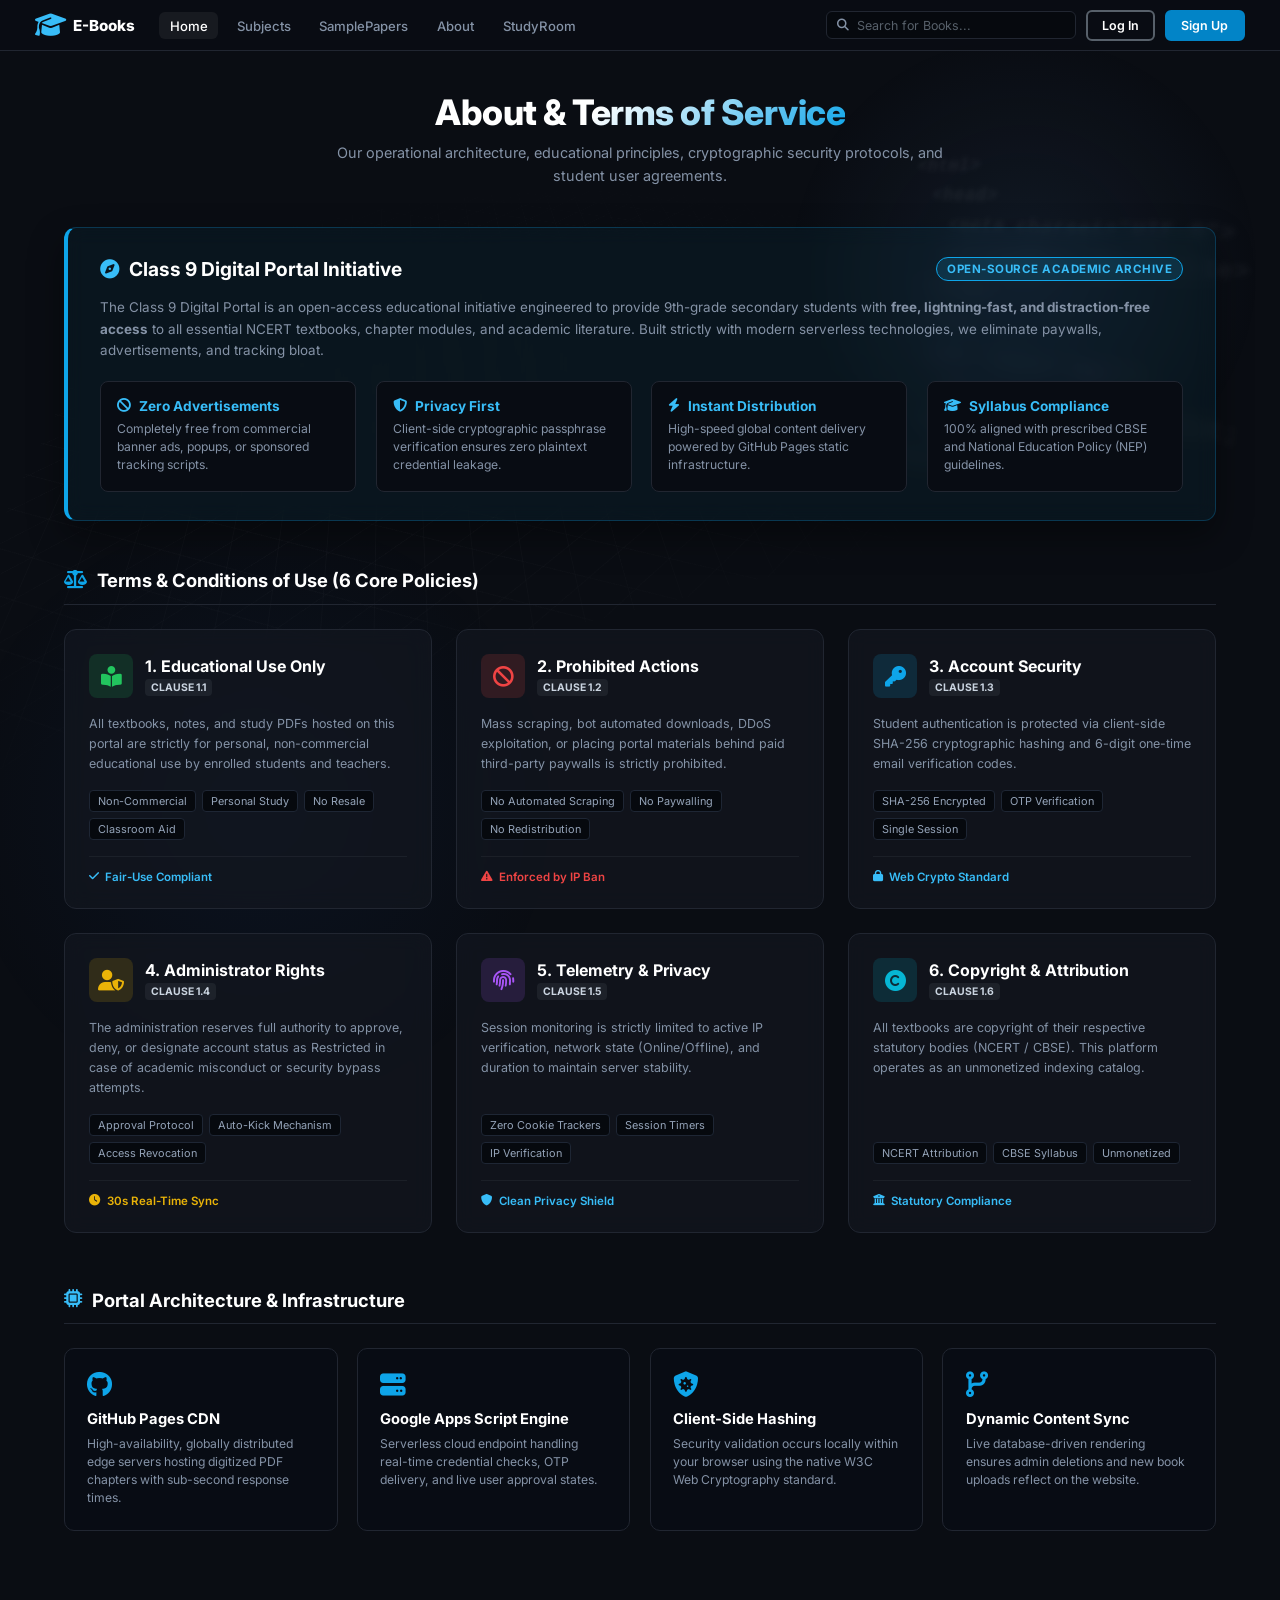
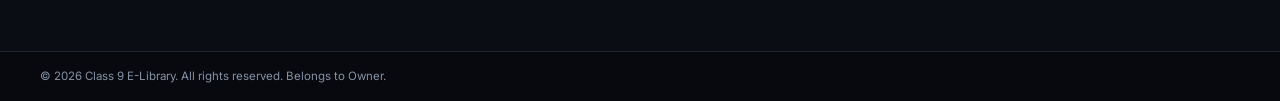
==== commit 2ac6c805: "Update about.html" ====
--- a/about.html
+++ b/about.html
@@ -310,28 +310,65 @@
 
     <!-- Navigation -->
     <nav class="navbar">
+        <!-- 1. MOBILE AVATAR SLOT (Left Side - Hidden on Laptops) -->
+        <div class="mobile-user-slot" id="mobileUserSlot"></div>
+
+        <!-- 2. LOGO & DESKTOP LINKS -->
         <div class="nav-left">
             <div class="logo">
                 <i class="fa-solid fa-graduation-cap" style="color: #38bdf8; font-size: 25px;"></i>
                 <span>E-Books</span>
             </div>
-            <ul class="nav-links">
-                <li><a href="index.html">Home</a></li>
+            <!-- These links hide on phones -->
+            <ul class="nav-links desktop-links">
+                <li><a href="index.html" class="active">Home</a></li>
                 <li><a href="subjects.html">Subjects</a></li>
                 <li><a href="sample.html">SamplePapers</a></li>
-                <li><a href="about.html" class="active">About</a></li>
+                <li><a href="about.html">About</a></li>
                 <li><a href="https://learntopper.in">StudyRoom</a></li>
             </ul>
         </div>
         
-        <div class="nav-right">
+        <!-- 3. DESKTOP SEARCH & LOGIN (Right Side - Hidden on Phones) -->
+        <div class="nav-right" id="navRight">
             <div class="search-box">
                 <i class="fa-solid fa-search"></i>
-                <input type="text" placeholder="Search for Books, e.g., Maths, Science">
+                <input type="text" placeholder="Search for Books...">
             </div>
             <button class="btn btn-blue" onclick="window.location.href='login.html'">Log In</button>
             <button class="btn btn-signup" onclick="window.location.href='signup.html'">Sign Up</button>
         </div>
+
+        <!-- 4. MOBILE HAMBURGER BUTTON (Right Side - Hidden on Laptops) -->
+        <button class="mobile-menu-btn" onclick="toggleMobileMenu()">
+            <i class="fa-solid fa-bars-staggered"></i>
+        </button>
+
+        <!-- 5. MOBILE SIDE DRAWER (Slides out when grid clicked) -->
+        <div class="mobile-side-drawer" id="mobileSideDrawer">
+            <button class="close-drawer-btn" onclick="toggleMobileMenu()"><i class="fa-solid fa-xmark"></i></button>
+            
+            <h3 style="color: #64748b; font-size: 0.75rem; text-transform: uppercase; margin-bottom: 12px; letter-spacing: 1px;">Menu</h3>
+            <ul class="nav-links mobile-drawer-links">
+                <li><a href="index.html" class="active">Home</a></li>
+                <li><a href="subjects.html">Subjects</a></li>
+                <li><a href="sample.html">SamplePapers</a></li>
+                <li><a href="about.html">About</a></li>
+                <li><a href="https://learntopper.in">StudyRoom</a></li>
+            </ul>
+            
+            <div class="drawer-actions" id="drawerActions">
+                <div class="search-box" style="width: 100%; margin-bottom: 15px;">
+                    <i class="fa-solid fa-search"></i>
+                    <input type="text" placeholder="Search for Books...">
+                </div>
+                <div style="display: flex; gap: 10px;">
+                    <button class="btn btn-blue" style="flex: 1;" onclick="window.location.href='login.html'">Log In</button>
+                    <button class="btn btn-signup" style="flex: 1;" onclick="window.location.href='signup.html'">Sign Up</button>
+                </div>
+            </div>
+        </div>
+        <div class="mobile-menu-overlay" id="mobileMenuOverlay" onclick="toggleMobileMenu()"></div>
     </nav>
 
     <main class="about-container">
@@ -566,4 +603,4 @@
     <!-- Standard script for user dropdown and toast handlers -->
     <script src="script.js"></script>
 </body>
-</html>+</html>
--- a/style.css
+++ b/style.css
@@ -93,7 +93,6 @@
     text-shadow: 0 0 10px rgba(255,255,255,0.05);
 }
 
-/* Tight & Compact Navigation */
 .navbar {
     display: flex;
     justify-content: space-between;
@@ -101,8 +100,7 @@
     padding: 0.6rem 2.2rem;
     background-color: rgba(10, 13, 19, 0.95);
     border-bottom: 1px solid var(--card-border);
-    position: sticky;
-    top: 0;
+    position: relative;
     z-index: 100;
 }
 
@@ -259,7 +257,7 @@
 /* Layout */
 .main-container {
     display: flex;
-    padding: 1.5rem 3rem 3rem;
+    padding: 1.5rem 5% 3rem; 
     gap: 2rem;
     max-width: 1200px;
     margin: 0 auto;
@@ -279,19 +277,29 @@
     font-weight: 600;
     margin-bottom: 0.6rem;
     padding-left: 0.5rem;
-}
-
-.sidebar ul { list-style: none; }
+    text-transform: uppercase;
+}
+
+.sidebar ul { 
+    list-style: none; 
+    display: flex;
+    flex-direction: column;
+}
 
 .sidebar li {
     padding: 0.4rem 0.75rem;
     margin-bottom: 0.2rem;
     border-radius: 6px;
     color: var(--text-muted);
-    font-size: 0.8rem;
+    font-size: 0.82rem;
     cursor: pointer;
     font-weight: 500;
     transition: 0.15s ease;
+    background: transparent; /* No background box normally */
+    border: none;            /* No border */
+    text-align: left;
+    display: block;
+    width: 100%;
 }
 
 .sidebar li:hover {
@@ -299,16 +307,17 @@
 }
 
 .sidebar li.active {
-    background-color: var(--sidebar-active);
-    color: #fff;
-}
-
-/* Compact Book Cards Grid */
+    background-color: var(--sidebar-active); /* The dark greyish-blue box */
+    color: #fff;
+    box-shadow: none;
+}
+
 .book-grid {
     display: grid;
-    grid-template-columns: repeat(auto-fill, minmax(280px, 1fr));
-    gap: 1rem;
+    grid-template-columns: repeat(auto-fill, minmax(min(100%, 250px), 1fr));
+    gap: 1.2rem;
     width: 100%;
+    align-content: start; 
 }
 
 .card {
@@ -319,12 +328,14 @@
     display: flex;
     flex-direction: column;
     gap: 0.85rem;
-    margin-bottom: auto;
+    height: 100%; 
+    justify-content: space-between; 
 }
 
 .card-top {
     display: flex;
     gap: 0.75rem;
+    flex-grow: 1; 
 }
 
 .card-img-placeholder {
@@ -347,6 +358,7 @@
     flex-direction: column;
     gap: 0.35rem;
     width: 100%;
+    overflow: hidden; /* Prevents text from pushing bounds */
 }
 
 .card-header-row {
@@ -372,7 +384,14 @@
 .card-desc {
     font-size: 0.72rem;
     color: var(--text-muted);
-    line-height: 1.35;
+    line-height: 1.4;
+    /* This automatically fades out text with "..." if it exceeds 3 lines! */
+    display: -webkit-box;
+    -webkit-line-clamp: 3; 
+    -webkit-box-orient: vertical;
+    overflow: hidden;
+    text-overflow: ellipsis;
+    margin-bottom: auto; 
 }
 
 .ebook-badge {
@@ -1283,10 +1302,228 @@
     margin-top: 3px;
 }
 
-@media (max-width: 768px) {
-    .manage-grid { grid-template-columns: 1fr; }
-}
-
-.back-home-link:hover {
-    color: #38bdf8 !important;
-}+/* Themed Global Webpage Scrollbar */
+::-webkit-scrollbar {
+    width: 8px;
+    height: 8px;
+}
+::-webkit-scrollbar-track {
+    background: var(--bg-dark); 
+}
+::-webkit-scrollbar-thumb {
+    background: #1e2634; 
+    border-radius: 10px;
+}
+::-webkit-scrollbar-thumb:hover {
+    background: #38bdf8; 
+}
+
+.mobile-user-slot, 
+.mobile-menu-btn, 
+.mobile-side-drawer, 
+.mobile-menu-overlay {
+    display: none;
+}
+
+@media (max-width: 850px) {
+    .navbar {
+        justify-content: space-between;
+        padding: 0 5%;
+        height: 65px;
+        position: relative; 
+    }
+
+    /* Hide Desktop Elements */
+    .desktop-links, #navRight {
+        display: none !important;
+    }
+
+    /* Center the Logo */
+    .nav-left {
+        position: absolute;
+        left: 50%;
+        transform: translateX(-50%);
+    }
+
+    /* Show Mobile Hamburger & Avatar Slot */
+    .mobile-user-slot {
+        display: flex;
+        align-items: center;
+        width: 40px; 
+    }
+    .mobile-menu-btn {
+        display: flex;
+        align-items: center;
+        justify-content: flex-end;
+        background: transparent;
+        border: none;
+        color: #e2e8f0;
+        font-size: 1.4rem;
+        cursor: pointer;
+        width: 40px;
+    }
+
+    /* 3. THE SIDE DRAWER (SLIDES IN FROM THE LEFT) */
+    .mobile-side-drawer {
+        display: flex;
+        position: fixed;
+        top: 0;
+        left: -320px; /* Hidden off-screen to the LEFT */
+        width: 280px;
+        height: 100vh;
+        background: #0a0d13;
+        border-right: 1px solid var(--card-border); /* Border on the right edge */
+        flex-direction: column;
+        padding: 4rem 1.5rem 2rem;
+        transition: left 0.3s cubic-bezier(0.16, 1, 0.3, 1);
+        z-index: 10001;
+        box-shadow: 10px 0 30px rgba(0,0,0,0.6); /* Shadow points right */
+    }
+    .mobile-side-drawer.open {
+        left: 0; /* Slides into view from the Left */
+    }
+
+    /* Close Button inside Drawer */
+    .close-drawer-btn {
+        position: absolute;
+        top: 20px;
+        right: 20px;
+        background: transparent;
+        border: none;
+        color: #94a3b8;
+        font-size: 1.6rem;
+        cursor: pointer;
+    }
+
+    /* Drawer Rounded Link Boxes */
+    .mobile-drawer-links {
+        display: flex;
+        flex-direction: column;
+        gap: 10px;
+        margin-bottom: 25px;
+        list-style: none;
+        padding: 0;
+    }
+    .mobile-drawer-links a {
+        display: block;
+        background: #131720;
+        border: 1px solid var(--card-border);
+        padding: 14px 18px;
+        border-radius: 12px;
+        color: #e2e8f0;
+        font-weight: 600;
+        font-size: 0.9rem;
+        text-decoration: none;
+        transition: 0.2s;
+    }
+    .mobile-drawer-links a.active {
+        background: rgba(56, 189, 248, 0.15);
+        border-color: #38bdf8;
+        color: #38bdf8;
+    }
+
+    /* Dark Overlay Background */
+    .mobile-menu-overlay {
+        display: block;
+        position: fixed;
+        inset: 0;
+        background: rgba(0, 0, 0, 0.6);
+        backdrop-filter: blur(3px);
+        z-index: 10000;
+        opacity: 0;
+        pointer-events: none;
+        transition: opacity 0.3s ease;
+    }
+    .mobile-menu-overlay.open {
+        opacity: 1;
+        pointer-events: auto;
+    }
+
+    /* Logged In Circular Avatar */
+    .mobile-avatar-btn {
+        width: 38px;
+        height: 38px;
+        border-radius: 50%;
+        background: linear-gradient(135deg, #0ea5e9, #2563eb);
+        color: #fff;
+        font-weight: 800;
+        font-size: 1.1rem;
+        border: none;
+        display: flex;
+        align-items: center;
+        justify-content: center;
+        cursor: pointer;
+        box-shadow: 0 0 10px rgba(14, 165, 233, 0.3);
+    }
+    
+    .user-dropdown-menu.mobile-dropdown {
+        top: 55px;
+        left: 0; 
+        right: auto;
+        width: 220px;
+    }
+    .mobile-user-name {
+        padding: 10px 12px 0;
+        color: #fff;
+        font-weight: 700;
+        font-size: 0.9rem;
+    }
+    .mobile-user-email {
+        padding: 2px 12px 10px;
+        color: #64748b;
+        font-size: 0.75rem;
+    }
+
+    .main-container {
+        flex-direction: column;
+        gap: 1.5rem;
+    }
+    
+    .sidebar { width: 100%; }
+    
+    .sidebar h3 { 
+        padding-left: 0; 
+        margin-bottom: 0.8rem;
+    }
+    
+    /* 2. Create the 2-Column Grid layout */
+    .sidebar ul {
+        display: grid;
+        grid-template-columns: repeat(2, 1fr); 
+        gap: 10px; 
+        padding-bottom: 0;
+    }
+    
+    /* 3. Themed Grey Rectangle Boxes (Sharper, less rounded) */
+    .sidebar li {
+        display: flex;
+        align-items: center;
+        justify-content: center;
+        text-align: center;
+        background: #161b22; /* Premium dark grey */
+        border: 1px solid #30363d; /* Subtle grey border */
+        border-radius: 6px; /* LESS ROUNDED: Sharper rectangle shape */
+        padding: 7px; 
+        color: #8b949e; /* Muted grey text */
+        font-size: 0.85rem;
+        font-weight: 600;
+        width: 100%;
+        margin: 0;
+        transition: all 0.2s ease;
+    }
+
+    /* Hover effect */
+    .sidebar li:hover {
+        background: #21262d;
+        color: #e2e8f0;
+    }
+
+    /* 4. Highlighted Box (White/Grey instead of Blue!) */
+    .sidebar li.active {
+        background: rgba(255, 255, 255, 0.08); /* Soft white/grey inner tint */
+        border: 1px solid #cbd5e1; /* Clean white/light-grey outline */
+        color: #ffffff; /* Crisp white text */
+        box-shadow: 0 0 10px rgba(255, 255, 255, 0.05); /* Very subtle white glow */
+    }
+}
+
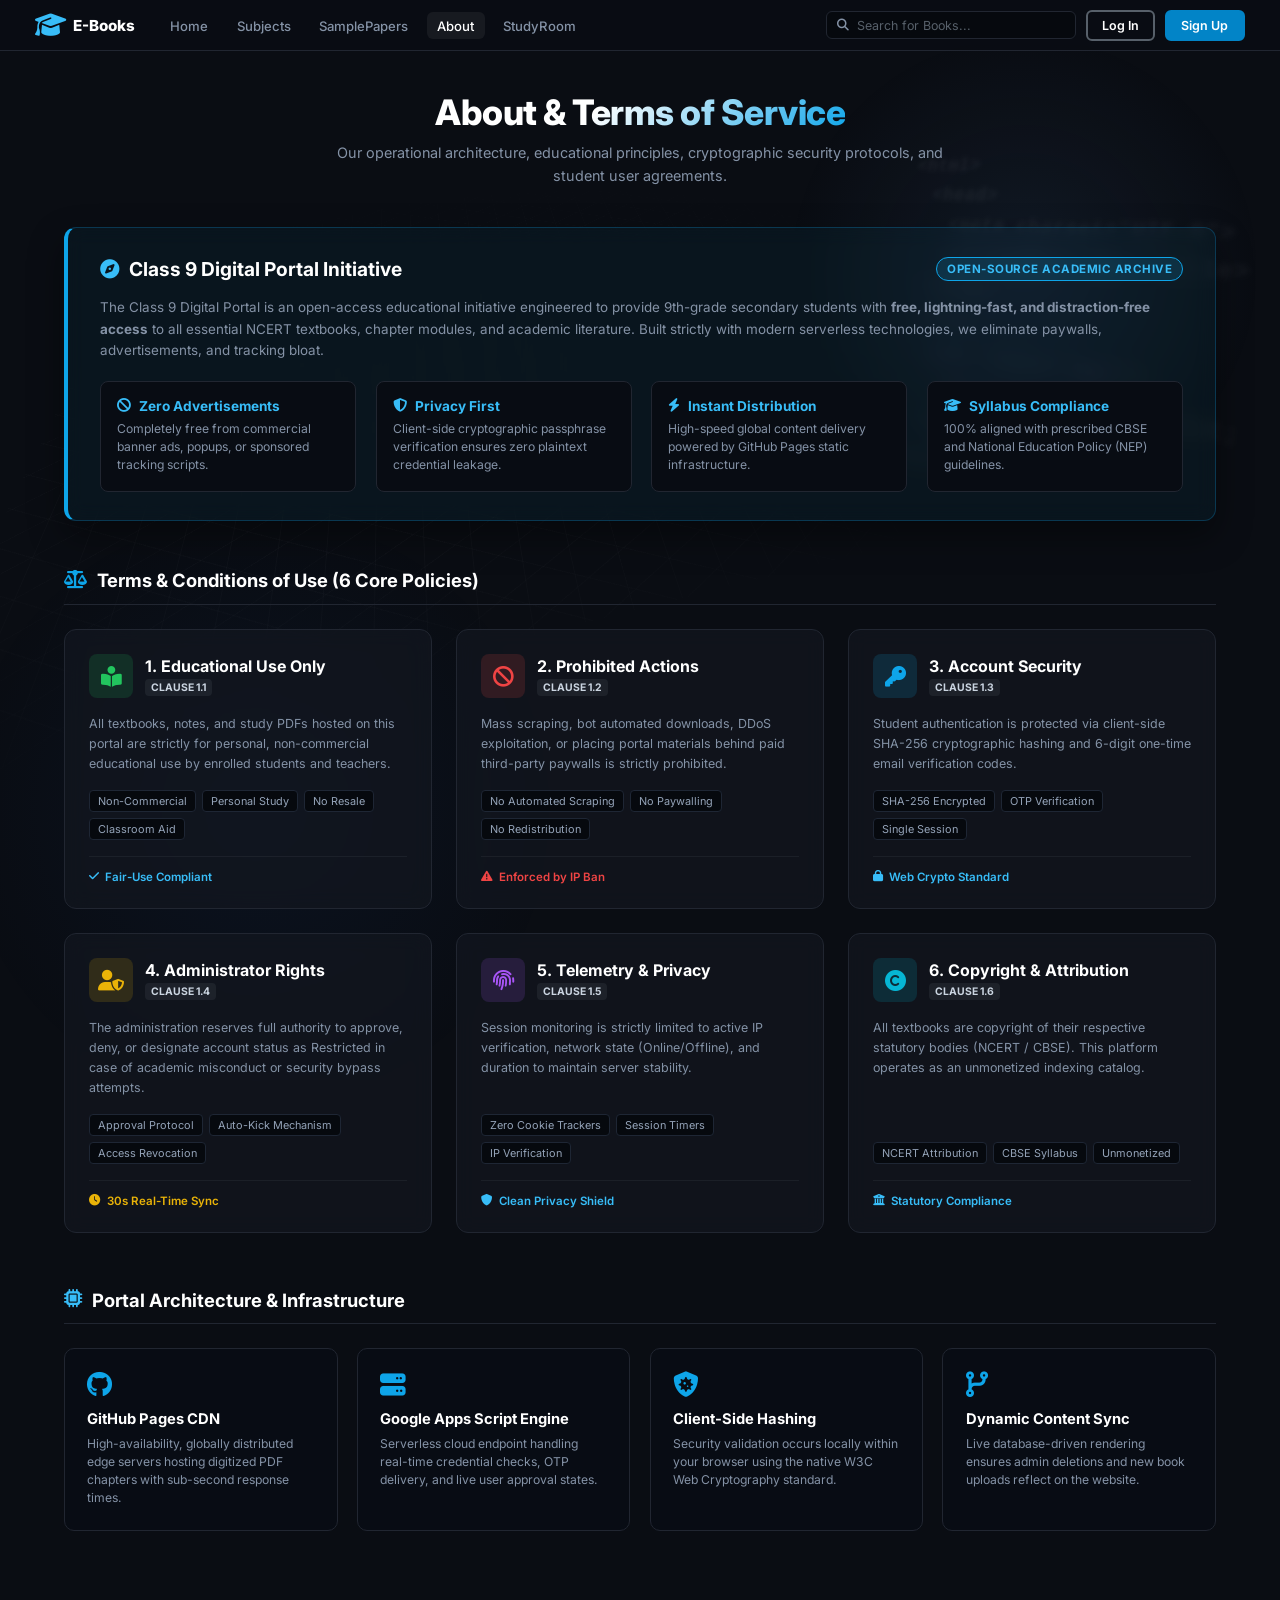
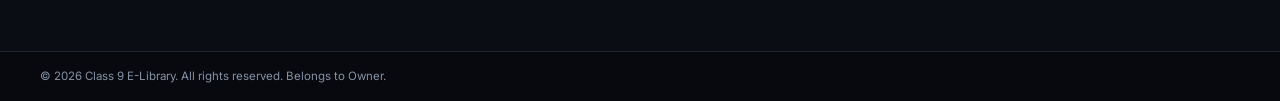
==== commit 77cd65fb: "Update about.html" ====
--- a/about.html
+++ b/about.html
@@ -321,10 +321,10 @@
             </div>
             <!-- These links hide on phones -->
             <ul class="nav-links desktop-links">
-                <li><a href="index.html" class="active">Home</a></li>
+                <li><a href="index.html">Home</a></li>
                 <li><a href="subjects.html">Subjects</a></li>
                 <li><a href="sample.html">SamplePapers</a></li>
-                <li><a href="about.html">About</a></li>
+                <li><a href="about.html"  class="active">About</a></li>
                 <li><a href="https://learntopper.in">StudyRoom</a></li>
             </ul>
         </div>
--- a/style.css
+++ b/style.css
@@ -1417,9 +1417,9 @@
         transition: 0.2s;
     }
     .mobile-drawer-links a.active {
-        background: rgba(56, 189, 248, 0.15);
-        border-color: #38bdf8;
-        color: #38bdf8;
+        background: rgba(92, 92, 93, 0.15);
+        border-color: #ffffff;
+        color: #ffffff;
     }
 
     /* Dark Overlay Background */
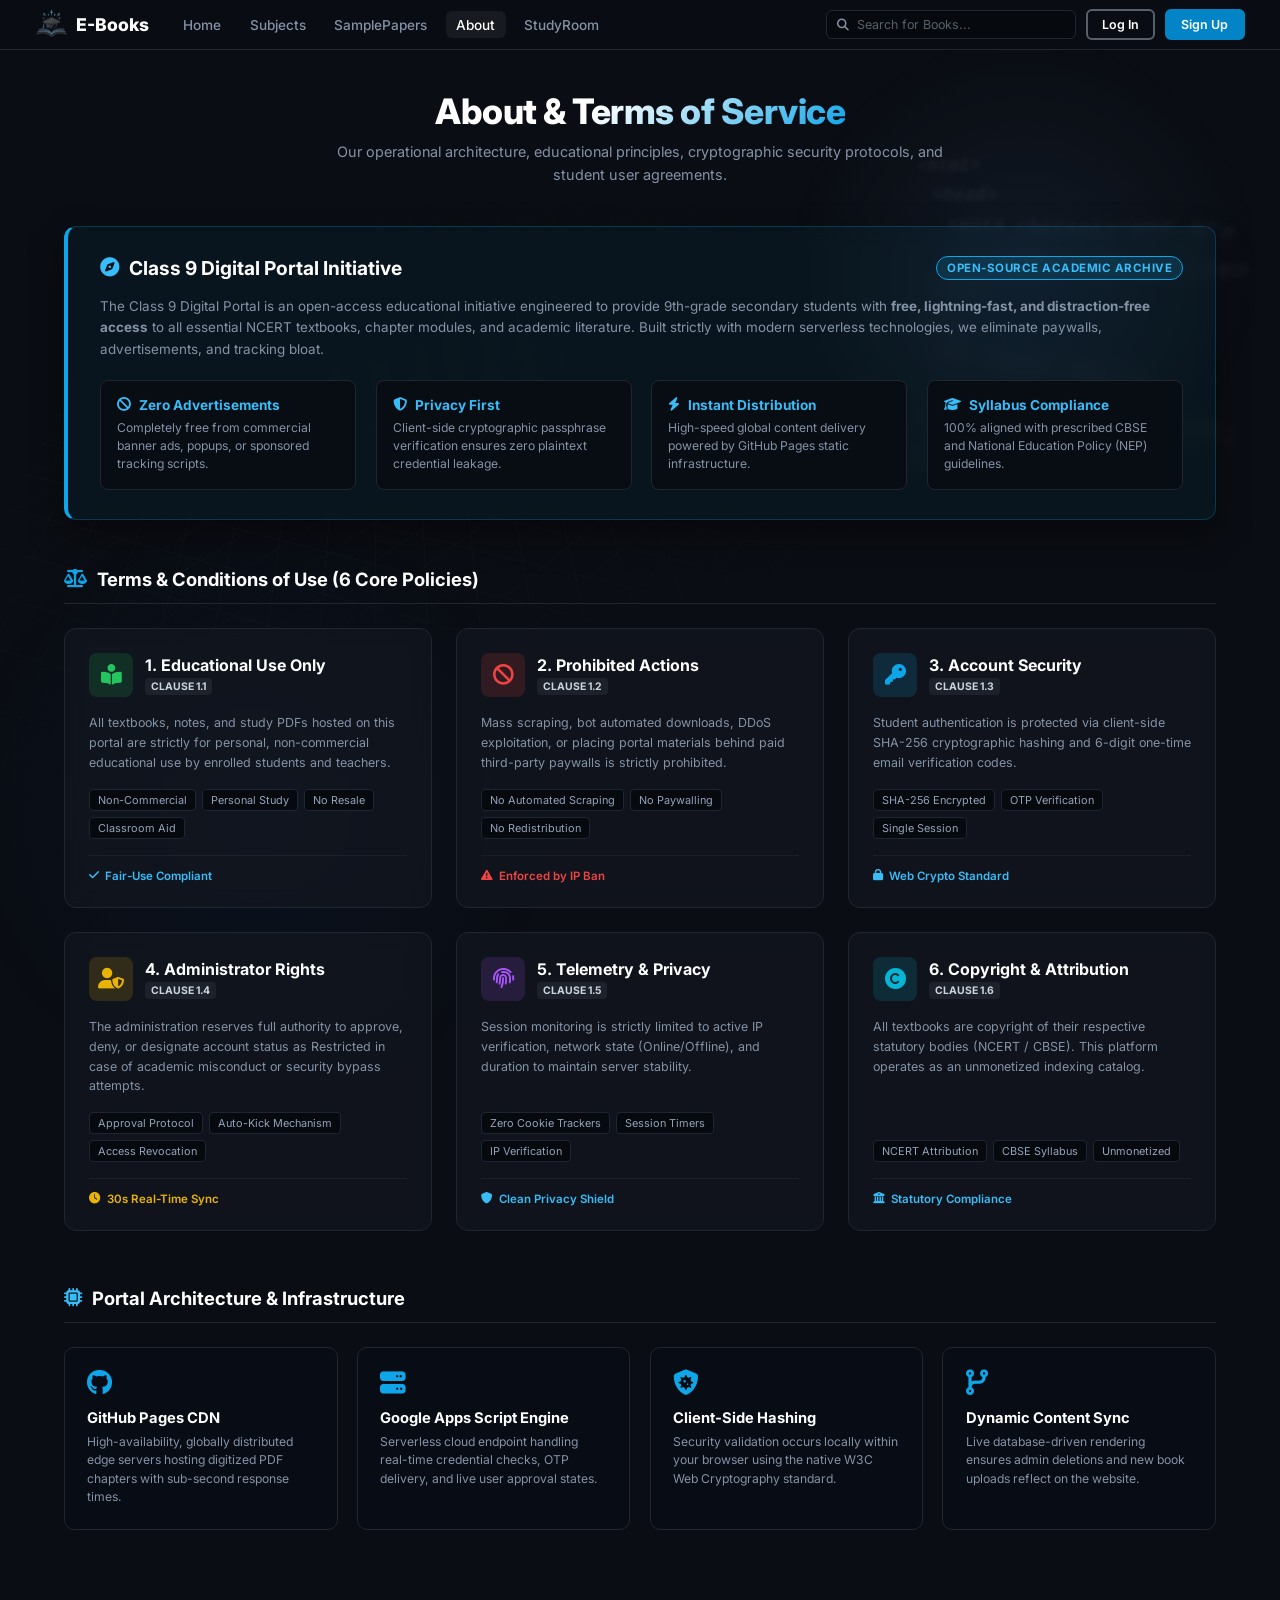
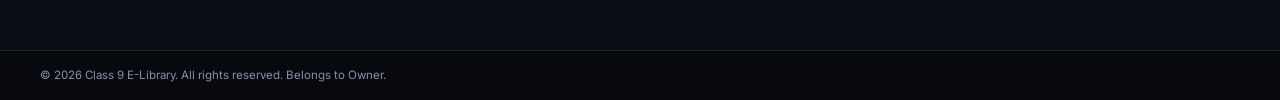
==== commit 99967909: "Secure Website" ====
--- a/about.html
+++ b/about.html
@@ -4,17 +4,12 @@
     <meta charset="UTF-8">
     <meta name="viewport" content="width=device-width, initial-scale=1.0">
     <title>About & Terms | Class 9 Digital Portal</title>
-    <link rel="icon" type="image/svg+xml" href="https://api.iconify.design/simple-icons:github.svg?color=%23ffffff">
+    <link rel="icon" type="image/svg+xml" href="logo.png">
     <link rel="stylesheet" href="style.css">
-    <!-- Font Awesome Icons -->
     <link rel="stylesheet" href="https://cdnjs.cloudflare.com/ajax/libs/font-awesome/6.4.0/css/all.min.css">
-    <!-- Google Font -->
     <link href="https://fonts.googleapis.com/css2?family=Inter:wght@400;500;600;700;800&display=swap" rel="stylesheet">
     
     <style>
-        /* ================================================== */
-        /* ABOUT & TERMS BENTO-DASHBOARD STYLING             */
-        /* ================================================== */
         .about-container {
             max-width: 1200px;
             margin: 0 auto;
@@ -46,7 +41,6 @@
             line-height: 1.6;
         }
 
-        /* Overview Mission Banner */
         .mission-banner {
             background: rgba(14, 165, 233, 0.05);
             border: 1px solid rgba(14, 165, 233, 0.25);
@@ -117,7 +111,6 @@
             margin: 0;
         }
 
-        /* Section Header */
         .section-header {
             display: flex;
             justify-content: space-between;
@@ -136,7 +129,6 @@
             gap: 10px;
         }
 
-        /* Bento Grid for Terms & Policies */
         .terms-bento-grid {
             display: grid;
             grid-template-columns: repeat(auto-fill, minmax(340px, 1fr));
@@ -206,7 +198,6 @@
             margin: 0;
         }
 
-        /* Clauses & Guidelines Pills */
         .clauses-wrap {
             display: flex;
             flex-wrap: wrap;
@@ -240,7 +231,6 @@
             gap: 6px;
         }
 
-        /* Architecture Tech Hub */
         .tech-hub-grid {
             display: grid;
             grid-template-columns: repeat(auto-fit, minmax(260px, 1fr));
@@ -288,10 +278,8 @@
     </style>
 </head>
 <body>
-    <!-- Toast Notifications Container -->
+    
     <div id="toast-container" class="toast-container"></div>
-
-    <!-- Background Effects -->
     <div class="bg-hex-grid"></div>
     <div class="bg-glow-bottom"></div>
     <div class="bg-glow-top"></div>
@@ -308,28 +296,22 @@
         &lt;/html&gt;
     </div>
 
-    <!-- Navigation -->
     <nav class="navbar">
-        <!-- 1. MOBILE AVATAR SLOT (Left Side - Hidden on Laptops) -->
         <div class="mobile-user-slot" id="mobileUserSlot"></div>
-
-        <!-- 2. LOGO & DESKTOP LINKS -->
         <div class="nav-left">
             <div class="logo">
-                <i class="fa-solid fa-graduation-cap" style="color: #38bdf8; font-size: 25px;"></i>
+                <a href="index.html"><img src="logo.png" alt="Portal Logo" class="nav-logo"></a>
                 <span>E-Books</span>
             </div>
-            <!-- These links hide on phones -->
             <ul class="nav-links desktop-links">
                 <li><a href="index.html">Home</a></li>
                 <li><a href="subjects.html">Subjects</a></li>
                 <li><a href="sample.html">SamplePapers</a></li>
-                <li><a href="about.html"  class="active">About</a></li>
-                <li><a href="https://learntopper.in">StudyRoom</a></li>
+                <li><a href="about.html" class="active">About</a></li>
+                <li><a href="studyroom.html">StudyRoom</a></li>
             </ul>
         </div>
         
-        <!-- 3. DESKTOP SEARCH & LOGIN (Right Side - Hidden on Phones) -->
         <div class="nav-right" id="navRight">
             <div class="search-box">
                 <i class="fa-solid fa-search"></i>
@@ -339,22 +321,20 @@
             <button class="btn btn-signup" onclick="window.location.href='signup.html'">Sign Up</button>
         </div>
 
-        <!-- 4. MOBILE HAMBURGER BUTTON (Right Side - Hidden on Laptops) -->
         <button class="mobile-menu-btn" onclick="toggleMobileMenu()">
             <i class="fa-solid fa-bars-staggered"></i>
         </button>
 
-        <!-- 5. MOBILE SIDE DRAWER (Slides out when grid clicked) -->
         <div class="mobile-side-drawer" id="mobileSideDrawer">
             <button class="close-drawer-btn" onclick="toggleMobileMenu()"><i class="fa-solid fa-xmark"></i></button>
             
             <h3 style="color: #64748b; font-size: 0.75rem; text-transform: uppercase; margin-bottom: 12px; letter-spacing: 1px;">Menu</h3>
             <ul class="nav-links mobile-drawer-links">
-                <li><a href="index.html" class="active">Home</a></li>
+                <li><a href="index.html">Home</a></li>
                 <li><a href="subjects.html">Subjects</a></li>
                 <li><a href="sample.html">SamplePapers</a></li>
-                <li><a href="about.html">About</a></li>
-                <li><a href="https://learntopper.in">StudyRoom</a></li>
+                <li><a href="about.html" class="active">About</a></li>
+                <li><a href="studyroom.html">StudyRoom</a></li>
             </ul>
             
             <div class="drawer-actions" id="drawerActions">
@@ -372,14 +352,12 @@
     </nav>
 
     <main class="about-container">
-        
-        <!-- Hero Header -->
+
         <header class="about-hero">
             <h1>About & Terms of Service</h1>
             <p>Our operational architecture, educational principles, cryptographic security protocols, and student user agreements.</p>
         </header>
 
-        <!-- 1. PLATFORM VISION & MISSION BANNER -->
         <section class="mission-banner">
             <div class="mission-header">
                 <h2><i class="fa-solid fa-compass" style="color: #38bdf8;"></i> Class 9 Digital Portal Initiative</h2>
@@ -409,14 +387,12 @@
             </div>
         </section>
 
-        <!-- 2. TERMS AND CONDITIONS DIRECTORY (BENTO CARDS) -->
         <div class="section-header">
             <h3><i class="fa-solid fa-scale-balanced" style="color: var(--btn-blue-accent);"></i> Terms & Conditions of Use (6 Core Policies)</h3>
         </div>
 
         <div class="terms-bento-grid">
 
-            <!-- 1. ACCEPTABLE EDUCATIONAL USE -->
             <div class="term-card">
                 <div class="term-header-bar">
                     <div style="display: flex; gap: 12px; align-items: center;">
@@ -441,7 +417,7 @@
                 </div>
             </div>
 
-            <!-- 2. PROHIBITED ACTIONS & SCRAPING -->
+
             <div class="term-card">
                 <div class="term-header-bar">
                     <div style="display: flex; gap: 12px; align-items: center;">
@@ -465,7 +441,6 @@
                 </div>
             </div>
 
-            <!-- 3. CRYPTOGRAPHIC SECURITY & ACCOUNTS -->
             <div class="term-card">
                 <div class="term-header-bar">
                     <div style="display: flex; gap: 12px; align-items: center;">
@@ -489,7 +464,6 @@
                 </div>
             </div>
 
-            <!-- 4. ADMIN AUTHORITY & RESTRICTIONS -->
             <div class="term-card">
                 <div class="term-header-bar">
                     <div style="display: flex; gap: 12px; align-items: center;">
@@ -513,7 +487,6 @@
                 </div>
             </div>
 
-            <!-- 5. TELEMETRY & PRIVACY STANDARDS -->
             <div class="term-card">
                 <div class="term-header-bar">
                     <div style="display: flex; gap: 12px; align-items: center;">
@@ -537,7 +510,6 @@
                 </div>
             </div>
 
-            <!-- 6. INTELLECTUAL PROPERTY & FAIR USE -->
             <div class="term-card">
                 <div class="term-header-bar">
                     <div style="display: flex; gap: 12px; align-items: center;">
@@ -563,7 +535,6 @@
 
         </div>
 
-        <!-- 3. PLATFORM ARCHITECTURE & TECH STACK -->
         <div class="section-header">
             <h3><i class="fa-solid fa-microchip" style="color: #38bdf8;"></i> Portal Architecture & Infrastructure</h3>
         </div>
@@ -593,14 +564,12 @@
 
     </main>
 
-    <!-- Footer -->
     <footer>
         <div class="footer">
             &copy; 2026 Class 9 E-Library. All rights reserved. Belongs to Owner.
         </div>
     </footer>
 
-    <!-- Standard script for user dropdown and toast handlers -->
     <script src="script.js"></script>
 </body>
 </html>
--- a/style.css
+++ b/style.css
@@ -9,7 +9,6 @@
     --btn-blue-accent: #0ea5e9;
     --sidebar-active: #212734;
     
-    /* Subject Colors */
     --c-math: #ea580c;
     --c-science: #16a34a;
     --c-english: #0284c7;
@@ -36,11 +35,6 @@
     font-size: 13px;
 }
 
-/* ================================================== */
-/* 1. ADVANCED VECTOR HEXAGON BACKGROUND (Pure CSS)  */
-/* ================================================== */
-
-/* Mathematical intersecting triangles causing the diagonal Hex/Cube Grid look */
 .bg-hex-grid {
     position: fixed;
     bottom: -15vh;
@@ -102,6 +96,13 @@
     border-bottom: 1px solid var(--card-border);
     position: relative;
     z-index: 100;
+    height: 50px;
+}
+
+.nav-logo {
+    height: 30px; 
+    width: auto;
+    object-fit: contain; 
 }
 
 .nav-left {
@@ -114,9 +115,10 @@
     display: flex;
     align-items: center;
     gap: 0.45rem;
-    font-size: 0.95rem;
+    font-size: 1.1rem;
     font-weight: 800;
     color: #fff;
+    text-decoration: none;
 }
 
 .logo i {
@@ -133,7 +135,7 @@
 .nav-links a {
     text-decoration: none;
     color: var(--text-muted);
-    font-size: 0.82rem;
+    font-size: 0.85rem;
     font-weight: 500;
     padding: 0.35rem 0.65rem;
     border-radius: 6px;
@@ -221,7 +223,6 @@
     border: 2px solid #0369a1;
 }
 
-/* Compact Hero */
 .hero {
     text-align: center;
     padding: 2rem 1rem 0.5rem;
@@ -254,7 +255,6 @@
     font-size: 0.78rem;
 }
 
-/* Layout */
 .main-container {
     display: flex;
     padding: 1.5rem 5% 3rem; 
@@ -264,7 +264,7 @@
     width: 100%;
 }
 
-/* Sidebar */
+
 .sidebar {
     width: 150px;
     flex-shrink: 0;
@@ -295,8 +295,8 @@
     cursor: pointer;
     font-weight: 500;
     transition: 0.15s ease;
-    background: transparent; /* No background box normally */
-    border: none;            /* No border */
+    background: transparent; 
+    border: none;            
     text-align: left;
     display: block;
     width: 100%;
@@ -307,7 +307,7 @@
 }
 
 .sidebar li.active {
-    background-color: var(--sidebar-active); /* The dark greyish-blue box */
+    background-color: var(--sidebar-active); 
     color: #fff;
     box-shadow: none;
 }
@@ -358,7 +358,7 @@
     flex-direction: column;
     gap: 0.35rem;
     width: 100%;
-    overflow: hidden; /* Prevents text from pushing bounds */
+    overflow: hidden; 
 }
 
 .card-header-row {
@@ -385,7 +385,6 @@
     font-size: 0.72rem;
     color: var(--text-muted);
     line-height: 1.4;
-    /* This automatically fades out text with "..." if it exceeds 3 lines! */
     display: -webkit-box;
     -webkit-line-clamp: 3; 
     -webkit-box-orient: vertical;
@@ -456,7 +455,6 @@
     color: #fff;
 }
 
-/* Footer (Only Github + Repo Link) */
 footer {
     margin-top: auto;
     display: flex;
@@ -482,7 +480,6 @@
     font-size: 0.9rem;
 }
 
-/* Modal */
 .modal-overlay {
     position: fixed;
     top: 0; left: 0; width: 100vw; height: 100vh;
@@ -571,9 +568,6 @@
     gap: 0.4rem;
 }
 
-/* ================================================== */
-/* 5. AUTH PAGES STYLES (Login & Sign Up)            */
-/* ================================================== */
 .auth-wrapper {
     display: flex;
     justify-content: center;
@@ -668,7 +662,6 @@
     text-decoration: none;
 }
 
-/* SHA-256 Hash display */
 .hash-box {
     background: rgba(0,0,0,0.4);
     border: 1px dashed var(--card-border);
@@ -681,7 +674,6 @@
     margin-top: 0.3rem;
 }
 
-/* Admin Console Window */
 .admin-console-modal {
     position: fixed;
     top: 50%;
@@ -726,10 +718,6 @@
     gap: 0.5rem;
 }
 
-/* ================================================== */
-/* CUSTOM DARK THEME CHECKBOX                         */
-/* ================================================== */
-
 .checkbox-wrapper {
     display: flex;
     flex-direction: row;
@@ -739,13 +727,12 @@
     margin-bottom: 15px;
 }
 
-/* Hide the default white browser checkbox and style our own */
 .theme-checkbox {
     appearance: none;
     -webkit-appearance: none;
     width: 16px;
     height: 16px;
-    background-color: #06090e; /* Matches the dark input fields */
+    background-color: #06090e; 
     border: 1px solid var(--card-border);
     border-radius: 4px;
     cursor: pointer;
@@ -755,18 +742,15 @@
     margin: 0;
 }
 
-/* Hover glow effect */
 .theme-checkbox:hover {
     border-color: var(--btn-blue-accent);
 }
 
-/* Checked state background */
 .theme-checkbox:checked {
     background-color: var(--btn-blue-accent);
     border-color: var(--btn-blue-accent);
 }
 
-/* Draw the actual checkmark using CSS */
 .theme-checkbox:checked::after {
     content: '';
     position: absolute;
@@ -779,7 +763,6 @@
     transform: rotate(45deg);
 }
 
-/* Text label styling */
 .theme-checkbox-label {
     font-size: 0.78rem;
     font-weight: 500;
@@ -799,9 +782,6 @@
     color: var(--primary-blue-hover);
     text-decoration: underline;
 }
-/* ================================================== */
-/* BENTO-BOX AESTHETIC ABOUT PAGE (ULTIMATE)          */
-/* ================================================== */
 
 .about-container {
     max-width: 1000px;
@@ -811,7 +791,6 @@
     z-index: 10;
 }
 
-/* Stunning Hero Text */
 .about-hero {
     text-align: center;
     margin-bottom: 3.5rem;
@@ -838,16 +817,14 @@
     line-height: 1.6;
 }
 
-/* Core Grid (Bento UI) */
 .bento-grid {
     display: grid;
-    grid-template-columns: repeat(3, 1fr); /* 3 Columns */
+    grid-template-columns: repeat(3, 1fr); 
     gap: 1.5rem;
 }
 
-/* Individual Glass Cards */
 .bento-card {
-    background-color: rgba(19, 23, 32, 0.6); /* Slightly more transparent glass */
+    background-color: rgba(19, 23, 32, 0.6); 
     backdrop-filter: blur(12px);
     border: 1px solid var(--card-border);
     border-radius: 16px;
@@ -860,10 +837,8 @@
     justify-content: center;
 }
 
-/* Column spanning */
 .col-span-2 { grid-column: span 2; }
 
-/* Subtle Hover FX */
 .bento-card:hover {
     border-color: rgba(14, 165, 233, 0.4);
     background-color: rgba(19, 23, 32, 0.9);
@@ -871,7 +846,6 @@
     box-shadow: 0 20px 40px rgba(0,0,0,0.4), inset 0 0 40px rgba(14, 165, 233, 0.03);
 }
 
-/* Sweeping Neon Border Line on Hover */
 .bento-glow-line {
     position: absolute;
     top: 0; left: 0;
@@ -887,7 +861,6 @@
     transform: scaleX(1);
 }
 
-/* Content Styling */
 .bento-icon {
     font-size: 1.8rem;
     color: var(--btn-blue-accent);
@@ -910,7 +883,6 @@
     margin: 0;
 }
 
-/* Crypto Security Badge */
 .badge-row { display: flex; align-items: center; gap: 10px; margin-bottom: 0.6rem; }
 .badge-row h3 { margin-bottom: 0; }
 .crypto-tag {
@@ -924,7 +896,6 @@
     border-radius: 4px;
 }
 
-/* Center Bottom Button */
 .about-bottom-action {
     display: flex;
     justify-content: center;
@@ -953,15 +924,12 @@
     border-color: rgba(255, 255, 255, 0.2);
 }
 
-/* Responsive constraints */
 @media (max-width: 850px) {
     .bento-grid { grid-template-columns: 1fr; }
     .col-span-2 { grid-column: span 1; }
     .about-hero .glow-text { font-size: 2.2rem; }
 }
-/* ================================================== */
-/* TOAST NOTIFICATIONS (Replaces browser alerts)      */
-/* ================================================== */
+
 .toast-container {
     position: fixed;
     top: 24px;
@@ -1041,7 +1009,6 @@
 
 .toast.toast-info { border-color: rgba(14, 165, 233, 0.5); border-left: 4px solid #38bdf8; }
 .toast.toast-info .toast-icon { color: #38bdf8; }
-/* Code Live Matcher Visuals */
 .input-valid {
     border-color: #22c55e !important;
     box-shadow: 0 0 10px rgba(34, 197, 94, 0.25) !important;
@@ -1055,17 +1022,14 @@
 .code-status-indicator {
     font-size: 0.75rem;
     margin-top: 6px;
-    margin-bottom: 12px; /* Generous gap before Secret Phrase */
+    margin-bottom: 12px;
     display: flex;
     align-items: center;
     gap: 6px;
     line-height: 1.4;
     transition: all 0.2s ease;
 }
-/* ================================================== */
-/* USER PROFILE BADGE & LIVE NETWORK STATUS           */
-/* ================================================== */
-/* Pulsing live status dot */
+
 .status-dot {
     width: 8px;
     height: 8px;
@@ -1112,9 +1076,7 @@
     padding: 0.35rem 0.85rem;
     border-radius: 20px;
 }
-/* ================================================== */
-/* USER PROFILE DROPDOWN MENU                         */
-/* ================================================== */
+
 .user-dropdown-wrapper {
     position: relative;
     display: inline-block;
@@ -1207,9 +1169,6 @@
     margin: 4px 0;
 }
 
-/* ================================================== */
-/* MANAGE ACCOUNT DASHBOARD STYLING                   */
-/* ================================================== */
 .manage-container {
     max-width: 900px;
     margin: 0 auto;
@@ -1302,7 +1261,6 @@
     margin-top: 3px;
 }
 
-/* Themed Global Webpage Scrollbar */
 ::-webkit-scrollbar {
     width: 8px;
     height: 8px;
@@ -1329,23 +1287,20 @@
     .navbar {
         justify-content: space-between;
         padding: 0 5%;
-        height: 65px;
+        height: 50px;
         position: relative; 
     }
 
-    /* Hide Desktop Elements */
     .desktop-links, #navRight {
         display: none !important;
     }
 
-    /* Center the Logo */
     .nav-left {
         position: absolute;
         left: 50%;
         transform: translateX(-50%);
     }
 
-    /* Show Mobile Hamburger & Avatar Slot */
     .mobile-user-slot {
         display: flex;
         align-items: center;
@@ -1363,27 +1318,25 @@
         width: 40px;
     }
 
-    /* 3. THE SIDE DRAWER (SLIDES IN FROM THE LEFT) */
     .mobile-side-drawer {
         display: flex;
         position: fixed;
         top: 0;
-        left: -320px; /* Hidden off-screen to the LEFT */
+        left: -320px; 
         width: 280px;
         height: 100vh;
         background: #0a0d13;
-        border-right: 1px solid var(--card-border); /* Border on the right edge */
+        border-right: 1px solid var(--card-border); 
         flex-direction: column;
         padding: 4rem 1.5rem 2rem;
         transition: left 0.3s cubic-bezier(0.16, 1, 0.3, 1);
         z-index: 10001;
-        box-shadow: 10px 0 30px rgba(0,0,0,0.6); /* Shadow points right */
+        box-shadow: 10px 0 30px rgba(0,0,0,0.6); 
     }
     .mobile-side-drawer.open {
-        left: 0; /* Slides into view from the Left */
-    }
-
-    /* Close Button inside Drawer */
+        left: 0; 
+    }
+
     .close-drawer-btn {
         position: absolute;
         top: 20px;
@@ -1395,7 +1348,6 @@
         cursor: pointer;
     }
 
-    /* Drawer Rounded Link Boxes */
     .mobile-drawer-links {
         display: flex;
         flex-direction: column;
@@ -1422,7 +1374,6 @@
         color: #ffffff;
     }
 
-    /* Dark Overlay Background */
     .mobile-menu-overlay {
         display: block;
         position: fixed;
@@ -1439,7 +1390,6 @@
         pointer-events: auto;
     }
 
-    /* Logged In Circular Avatar */
     .mobile-avatar-btn {
         width: 38px;
         height: 38px;
@@ -1486,7 +1436,6 @@
         margin-bottom: 0.8rem;
     }
     
-    /* 2. Create the 2-Column Grid layout */
     .sidebar ul {
         display: grid;
         grid-template-columns: repeat(2, 1fr); 
@@ -1494,17 +1443,16 @@
         padding-bottom: 0;
     }
     
-    /* 3. Themed Grey Rectangle Boxes (Sharper, less rounded) */
     .sidebar li {
         display: flex;
         align-items: center;
         justify-content: center;
         text-align: center;
-        background: #161b22; /* Premium dark grey */
-        border: 1px solid #30363d; /* Subtle grey border */
-        border-radius: 6px; /* LESS ROUNDED: Sharper rectangle shape */
+        background: #161b22; 
+        border: 1px solid #30363d; 
+        border-radius: 6px; 
         padding: 7px; 
-        color: #8b949e; /* Muted grey text */
+        color: #8b949e; 
         font-size: 0.85rem;
         font-weight: 600;
         width: 100%;
@@ -1512,18 +1460,16 @@
         transition: all 0.2s ease;
     }
 
-    /* Hover effect */
     .sidebar li:hover {
         background: #21262d;
         color: #e2e8f0;
     }
 
-    /* 4. Highlighted Box (White/Grey instead of Blue!) */
     .sidebar li.active {
-        background: rgba(255, 255, 255, 0.08); /* Soft white/grey inner tint */
-        border: 1px solid #cbd5e1; /* Clean white/light-grey outline */
-        color: #ffffff; /* Crisp white text */
-        box-shadow: 0 0 10px rgba(255, 255, 255, 0.05); /* Very subtle white glow */
-    }
-}
-
+        background: rgba(255, 255, 255, 0.08); 
+        border: 1px solid #cbd5e1;
+        color: #ffffff; 
+        box-shadow: 0 0 10px rgba(255, 255, 255, 0.05); 
+    }
+}
+
